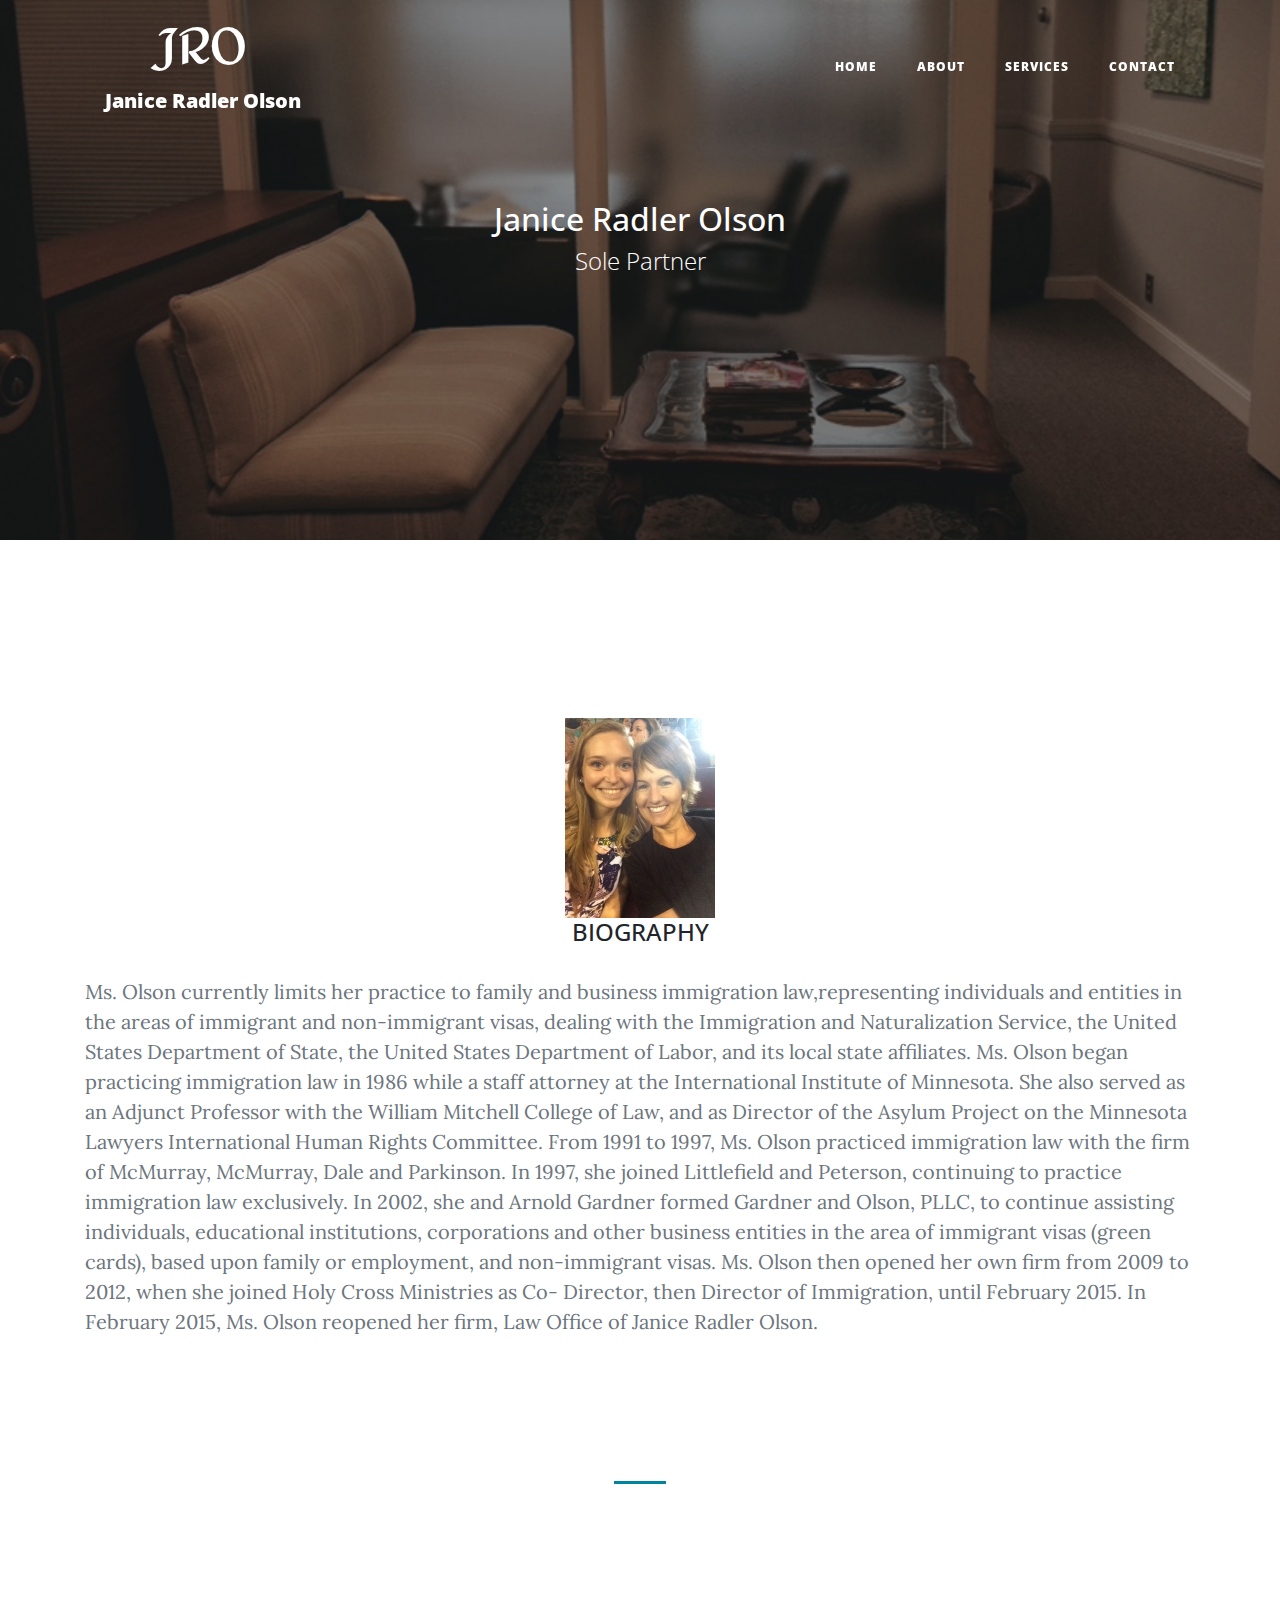
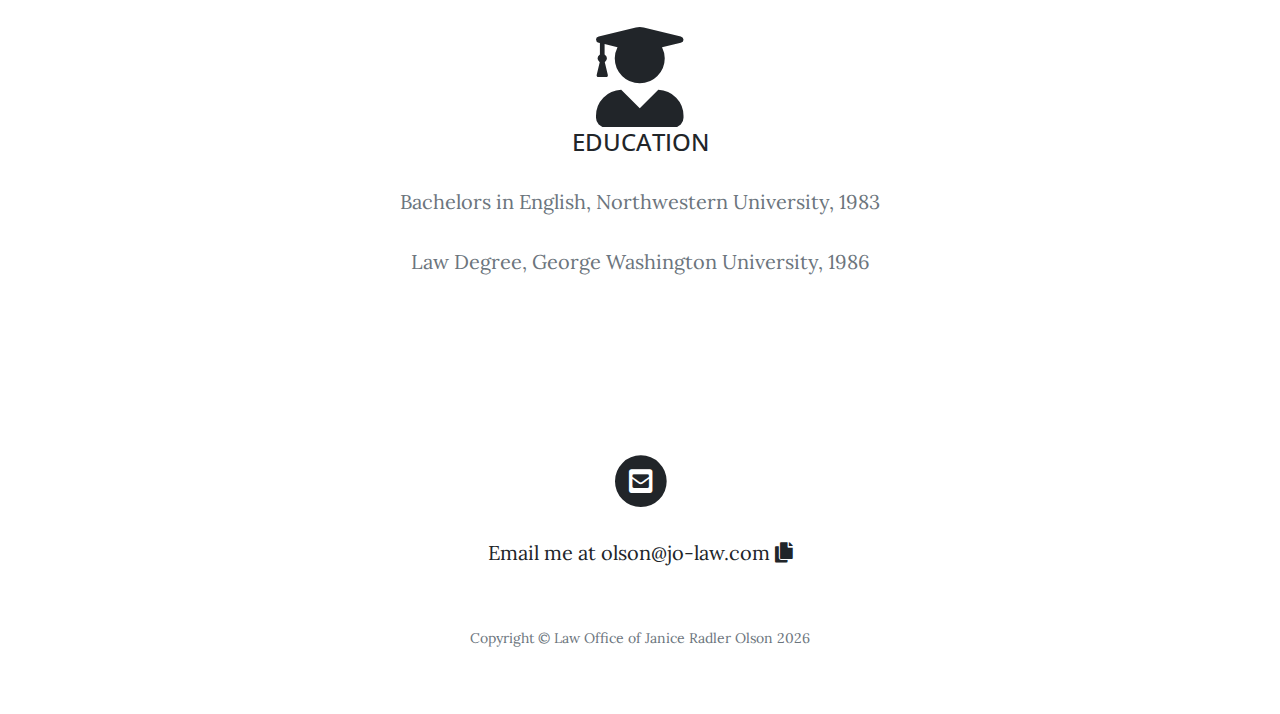
==== about.html @ 90923c11 "Added all information needed" ====
<!DOCTYPE html>
<html lang="en">

<head>

  <meta charset="utf-8">
  <meta name="viewport" content="width=device-width, initial-scale=1, shrink-to-fit=no">
  <meta name="description" content="">
  <meta name="author" content="">

  <title>Janice Radler Olson</title>
  <!--Favicon-->
  <link rel="apple-touch-icon" sizes="180x180" href="img/jro favicon/apple-touch-icon.png">
  <link rel="icon" type="image/png" sizes="32x32" href="img/jro favicon/favicon-32x32.png">
  <link rel="icon" type="image/png" sizes="16x16" href="img/jro favicon/favicon-16x16.png">
  <link rel="manifest" href="img/jro favicon/site.webmanifest">
  <link rel="mask-icon" href="img/jro favicon/safari-pinned-tab.svg" color="#5bbad5">
  <meta name="msapplication-TileColor" content="#da532c">
  <meta name="theme-color" content="#ffffff">

  <!-- Bootstrap core CSS -->
  <link href="vendor/bootstrap/css/bootstrap.min.css" rel="stylesheet">

  <!-- Custom fonts for this template -->
  <link href="vendor/fontawesome-free/css/all.min.css" rel="stylesheet" type="text/css">
  <link href='https://fonts.googleapis.com/css?family=Lora:400,700,400italic,700italic' rel='stylesheet'
    type='text/css'>
  <link
    href='https://fonts.googleapis.com/css?family=Open+Sans:300italic,400italic,600italic,700italic,800italic,400,300,600,700,800'
    rel='stylesheet' type='text/css'>
  <link href="https://fonts.googleapis.com/css2?family=Amita&display=swap" rel="stylesheet">
  <!-- Custom styles for this template -->
  <link href="css/clean-blog.css" rel="stylesheet">

</head>

<body>

  <!-- Navigation -->
  <nav class="navbar navbar-expand-lg navbar-light fixed-top" id="mainNav">
    <div class="container">
      <a class="navbar-brand" href="index.html">
        <h1 class="jro">JRO</h1>Janice Radler Olson
      </a>
      <button class="navbar-toggler navbar-toggler-right" type="button" data-toggle="collapse"
        data-target="#navbarResponsive" aria-controls="navbarResponsive" aria-expanded="false"
        aria-label="Toggle navigation">
        Menu
        <i class="fas fa-bars"></i>
      </button>
      <div class="collapse navbar-collapse" id="navbarResponsive">
        <ul class="navbar-nav ml-auto">
          <li class="nav-item">
            <a class="nav-link" href="index.html">Home</a>
          </li>
          <li class="nav-item">
            <a class="nav-link" href="about.html">About</a>
          </li>
          <li class="nav-item">
            <a class="nav-link" href="services.html">Services</a>
          </li>
          <li class="nav-item">
            <a class="nav-link" href="contact.html">Contact</a>
          </li>
        </ul>
      </div>
    </div>
  </nav>


  <!-- Page Header -->
  <header class="masthead" style="background-image: url('img/Office.jpg')">
    <div class="overlay"></div>
    <div class="container">
      <div class="row">
        <div class="col-lg-8 col-md-10 mx-auto">
          <div class="page-heading">
            <h2 class="h2">Janice Radler Olson</h2>
            <span class="subheading">Sole Partner</span>
          </div>
        </div>
      </div>
    </div>
  </header>

  <!-- Main Content -->
  <section class="page-section">
    <div class="container">
      <div class="row">
        <div class="col-lg-12 mx-auto text-center">
          <img src="/img/Janice_Olson_Girl_Thumb.jpg" title="Picture of Janice" />
          <h3 class="h4 mb-2">BIOGRAPHY</h3>
          <p class="text-muted mb-0 text-left">Ms. Olson currently limits her practice to family and business
            immigration
            law,representing individuals and entities in the areas of immigrant and non-immigrant visas, dealing with
            the
            Immigration and Naturalization
            Service, the United States Department of State, the United States Department of Labor, and its local state
            affiliates. Ms. Olson began practicing immigration law in 1986 while a staff attorney at the International
            Institute of Minnesota. She also served as an Adjunct Professor with the William Mitchell College of Law,
            and
            as Director of the Asylum Project on the Minnesota Lawyers International Human Rights Committee. From 1991
            to
            1997, Ms. Olson practiced immigration law with the firm of McMurray, McMurray, Dale and Parkinson. In 1997,
            she joined Littlefield and Peterson, continuing to practice immigration law exclusively. In 2002, she and
            Arnold Gardner formed Gardner and Olson, PLLC, to continue assisting individuals, educational institutions,
            corporations and other business entities in the area of immigrant visas (green cards), based upon family or
            employment, and non-immigrant visas. Ms. Olson then opened her own firm from 2009 to 2012, when she joined
            Holy Cross Ministries as Co- Director, then Director of Immigration, until February 2015. In February 2015,
            Ms. Olson reopened her firm, Law Office of Janice Radler Olson.</p>
        </div>
      </div>
    </div>
  </section>
  <hr class="divider">
  <section class="page-section">
    <div class="container">
      <div class="row">
        <div class="col-lg-12 mx-auto text-center">
          <i class="fas fa-user-graduate fa-5x"></i>
          <h3 class="h4 mb-2">EDUCATION</h3>
          <p class="text-muted mb-0">Bachelors in English, Northwestern University, 1983</p>
          <p class="text-muted mb-0">Law Degree, George Washington University, 1986</p>
        </div>
      </div>
    </div>
  </section>

  <!-- Footer -->
  <footer>
    <div class="container">
      <div class="row">
        <div class="col-lg-8 col-md-10 mx-auto">
          <ul class="list-inline text-center">
            <li class="list-inline-item">
              <a href="mailto:olson@jo-law.com">
                <span class="fa-stack fa-lg">
                  <i class="fas fa-circle fa-stack-2x"></i>
                  <i class="fas fa-envelope-square fa-stack-1x fa-inverse"></i>
                </span>
              </a>
              <p id="copy-to-clipboard-raplace">
                Email me at <span id="copy-to-clipboard-text">olson@jo-law.com</span>
                <i id="copy-to-clipboard" class="fas fa-copy"></i>
              </p>
            </li>
          </ul>
          <p class="copyright text-muted">Copyright &copy; Law Office of Janice Radler Olson <span
              id="copyright-year"></span></p>
        </div>
      </div>
    </div>
  </footer>

  <!-- Bootstrap core JavaScript -->
  <script src="vendor/jquery/jquery.min.js"></script>
  <script src="vendor/bootstrap/js/bootstrap.bundle.min.js"></script>

  <!-- Custom scripts for this template -->
  <script src="js/clean-blog.js"></script>

</body>

</html>
---- css/clean-blog.css ----
/*!
 * Start Bootstrap - Clean Blog v5.0.10 (https://startbootstrap.com/theme/clean-blog)
 * Copyright 2013-2020 Start Bootstrap
 * Licensed under MIT (https://github.com/StartBootstrap/startbootstrap-clean-blog/blob/master/LICENSE)
 */

body {
  font-size: 20px;
  color: #212529;
  font-family: 'Lora', 'Times New Roman', serif;
}

p {
  line-height: 1.5;
  margin: 30px 0;
}

p a {
  text-decoration: underline;
}

h1,
h2,
h3,
h4,
h5,
h6 {
  font-weight: 800;
  font-family: 'Open Sans', 'Helvetica Neue', Helvetica, Arial, sans-serif;
}

a {
  color: #212529;
  transition: all 0.2s;
}

a:focus, a:hover {
  color: #0085A1;
}

blockquote {
  font-style: italic;
  color: #868e96;
}

.section-heading {
  font-size: 36px;
  font-weight: 700;
  margin-top: 60px;
}

.caption {
  font-size: 14px;
  font-style: italic;
  display: block;
  margin: 0;
  padding: 10px;
  text-align: center;
  border-bottom-right-radius: 5px;
  border-bottom-left-radius: 5px;
}

::-moz-selection {
  color: #fff;
  background: #0085A1;
  text-shadow: none;
}

::selection {
  color: #fff;
  background: #0085A1;
  text-shadow: none;
}

img::-moz-selection {
  color: #fff;
  background: transparent;
}

img::selection {
  color: #fff;
  background: transparent;
}

img::-moz-selection {
  color: #fff;
  background: transparent;
}

#mainNav {
  position: absolute;
  border-bottom: 1px solid #e9ecef;
  background-color: white;
  font-family: 'Open Sans', 'Helvetica Neue', Helvetica, Arial, sans-serif;
}

#mainNav .navbar-brand {
  font-weight: 800;
  color: #343a40;
}

#mainNav .navbar-toggler {
  font-size: 12px;
  font-weight: 800;
  padding: 13px;
  text-transform: uppercase;
  color: #343a40;
}

#mainNav .navbar-nav > li.nav-item > a {
  font-size: 12px;
  font-weight: 800;
  letter-spacing: 1px;
  text-transform: uppercase;
}

@media only screen and (min-width: 992px) {
  #mainNav {
    border-bottom: 1px solid transparent;
    background: transparent;
  }
  #mainNav .navbar-brand {
    padding: 10px 20px;
    color: #fff;
  }
  #mainNav .navbar-brand:focus, #mainNav .navbar-brand:hover {
    color: rgba(255, 255, 255, 0.8);
  }
  #mainNav .navbar-nav > li.nav-item > a {
    padding: 10px 20px;
    color: #fff;
  }
  #mainNav .navbar-nav > li.nav-item > a:focus, #mainNav .navbar-nav > li.nav-item > a:hover {
    color: rgba(255, 255, 255, 0.8);
  }
}

@media only screen and (min-width: 992px) {
  #mainNav {
    transition: background-color 0.2s;
    /* Force Hardware Acceleration in WebKit */
    transform: translate3d(0, 0, 0);
    -webkit-backface-visibility: hidden;
    backface-visibility: hidden;
  }
  #mainNav.is-fixed {
    /* when the user scrolls down, we hide the header right above the viewport */
    position: fixed;
    top: -0px;
    transition: transform 0.2s;
    border-bottom: 1px solid white;
    background-color: rgba(255, 255, 255, 0.9);
  }
  #mainNav.is-fixed .navbar-brand {
    color: #212529;
  }
  #mainNav.is-fixed .navbar-brand:focus, #mainNav.is-fixed .navbar-brand:hover {
    color: #0085A1;
  }
  #mainNav.is-fixed .navbar-nav > li.nav-item > a {
    color: #212529;
  }
  #mainNav.is-fixed .navbar-nav > li.nav-item > a:focus, #mainNav.is-fixed .navbar-nav > li.nav-item > a:hover {
    color: #0085A1;
  }
  #mainNav.is-visible {
    /* if the user changes the scrolling direction, we show the header */
    transform: translate3d(0, 100%, 0);
  }
}

.jro {
  font-family: 'Amita', cursive;
  text-align: center;
  font-size: 2.5em;
}
.bg-dark {
  background-color: #343a40 !important;
}
.page-section {
  padding: 8rem 0;
}
.divider {
  max-width: 3.25rem;
  border-width: 0.2rem;
  border-color: #0085A1;
}
.tiny {
  font-size: .5em;
}
.clean_link {
  text-decoration: none;
  color: white;
}

header.masthead {
  margin-bottom: 50px;
  background: no-repeat center center;
  background-color: #868e96;
  background-attachment: scroll;
  position: relative;
  background-size: cover;
  height: 60vh;
}

header.masthead .overlay {
  position: absolute;
  top: 0;
  left: 0;
  height: 100%;
  width: 100%;
  background-color: #212529;
  opacity: 0.5;
}

header.masthead .page-heading,
header.masthead .post-heading,
header.masthead .site-heading {
  padding: 200px 0 150px;
  color: white;
}

@media only screen and (min-width: 768px) {
  header.masthead .page-heading,
  header.masthead .post-heading,
  header.masthead .site-heading {
    padding: 200px 0;
  }
}

header.masthead .page-heading,
header.masthead .site-heading {
  text-align: center;
}

header.masthead .page-heading h1,
header.masthead .site-heading h1 {
  font-size: 50px;
  margin-top: 0;
}

header.masthead .page-heading .subheading,
header.masthead .site-heading .subheading {
  font-size: 24px;
  font-weight: 300;
  line-height: 1.1;
  display: block;
  margin: 10px 0 0;
  font-family: 'Open Sans', 'Helvetica Neue', Helvetica, Arial, sans-serif;
}

@media only screen and (min-width: 768px) {
  header.masthead .page-heading h1,
  header.masthead .site-heading h1 {
    font-size: 80px;
  }
}

header.masthead .post-heading h1 {
  font-size: 35px;
}

header.masthead .post-heading .meta,
header.masthead .post-heading .subheading {
  line-height: 1.1;
  display: block;
}

header.masthead .post-heading .subheading {
  font-size: 24px;
  font-weight: 600;
  margin: 10px 0 30px;
  font-family: 'Open Sans', 'Helvetica Neue', Helvetica, Arial, sans-serif;
}

header.masthead .post-heading .meta {
  font-size: 20px;
  font-weight: 300;
  font-style: italic;
  font-family: 'Lora', 'Times New Roman', serif;
}

header.masthead .post-heading .meta a {
  color: #fff;
}

@media only screen and (min-width: 768px) {
  header.masthead .post-heading h1 {
    font-size: 55px;
  }
  header.masthead .post-heading .subheading {
    font-size: 30px;
  }
}

.post-preview > a {
  color: #212529;
}

.post-preview > a:focus, .post-preview > a:hover {
  text-decoration: none;
  color: #0085A1;
}

.post-preview > a > .post-title {
  font-size: 30px;
  margin-top: 30px;
  margin-bottom: 10px;
}

.post-preview > a > .post-subtitle {
  font-weight: 300;
  margin: 0 0 10px;
}

.post-preview > .post-meta {
  font-size: 18px;
  font-style: italic;
  margin-top: 0;
  color: #868e96;
}

.post-preview > .post-meta > a {
  text-decoration: none;
  color: #212529;
}

.post-preview > .post-meta > a:focus, .post-preview > .post-meta > a:hover {
  text-decoration: underline;
  color: #0085A1;
}

@media only screen and (min-width: 768px) {
  .post-preview > a > .post-title {
    font-size: 36px;
  }
}

.floating-label-form-group {
  font-size: 14px;
  position: relative;
  margin-bottom: 0;
  padding-bottom: 0.5em;
  border-bottom: 1px solid #dee2e6;
}

.floating-label-form-group input,
.floating-label-form-group textarea {
  font-size: 1.5em;
  position: relative;
  z-index: 1;
  padding: 0;
  resize: none;
  border: none;
  border-radius: 0;
  background: none;
  box-shadow: none !important;
  font-family: 'Lora', 'Times New Roman', serif;
}

.floating-label-form-group input::-webkit-input-placeholder,
.floating-label-form-group textarea::-webkit-input-placeholder {
  color: #868e96;
  font-family: 'Lora', 'Times New Roman', serif;
}

.floating-label-form-group label {
  font-size: 0.85em;
  line-height: 1.764705882em;
  position: relative;
  z-index: 0;
  top: 2em;
  display: block;
  margin: 0;
  transition: top 0.3s ease, opacity 0.3s ease;
  opacity: 0;
}

.floating-label-form-group .help-block {
  margin: 15px 0;
}

.floating-label-form-group-with-value label {
  top: 0;
  opacity: 1;
}

.floating-label-form-group-with-focus label {
  color: #0085A1;
}

form .form-group:first-child .floating-label-form-group {
  border-top: 1px solid #dee2e6;
}

footer {
  padding: 50px 0 65px;
}

footer .list-inline {
  margin: 0;
  padding: 0;
}

footer .copyright {
  font-size: 14px;
  margin-bottom: 0;
  text-align: center;
}

.btn {
  font-size: 14px;
  font-weight: 800;
  padding: 15px 25px;
  letter-spacing: 1px;
  text-transform: uppercase;
  border-radius: 0;
  font-family: 'Open Sans', 'Helvetica Neue', Helvetica, Arial, sans-serif;
}

.btn-primary {
  background-color: #0085A1;
  border-color: #0085A1;
}

.btn-primary:hover, .btn-primary:focus, .btn-primary:active {
  color: #fff;
  background-color: #00657b !important;
  border-color: #00657b !important;
}

.btn-lg {
  font-size: 16px;
  padding: 25px 35px;
}
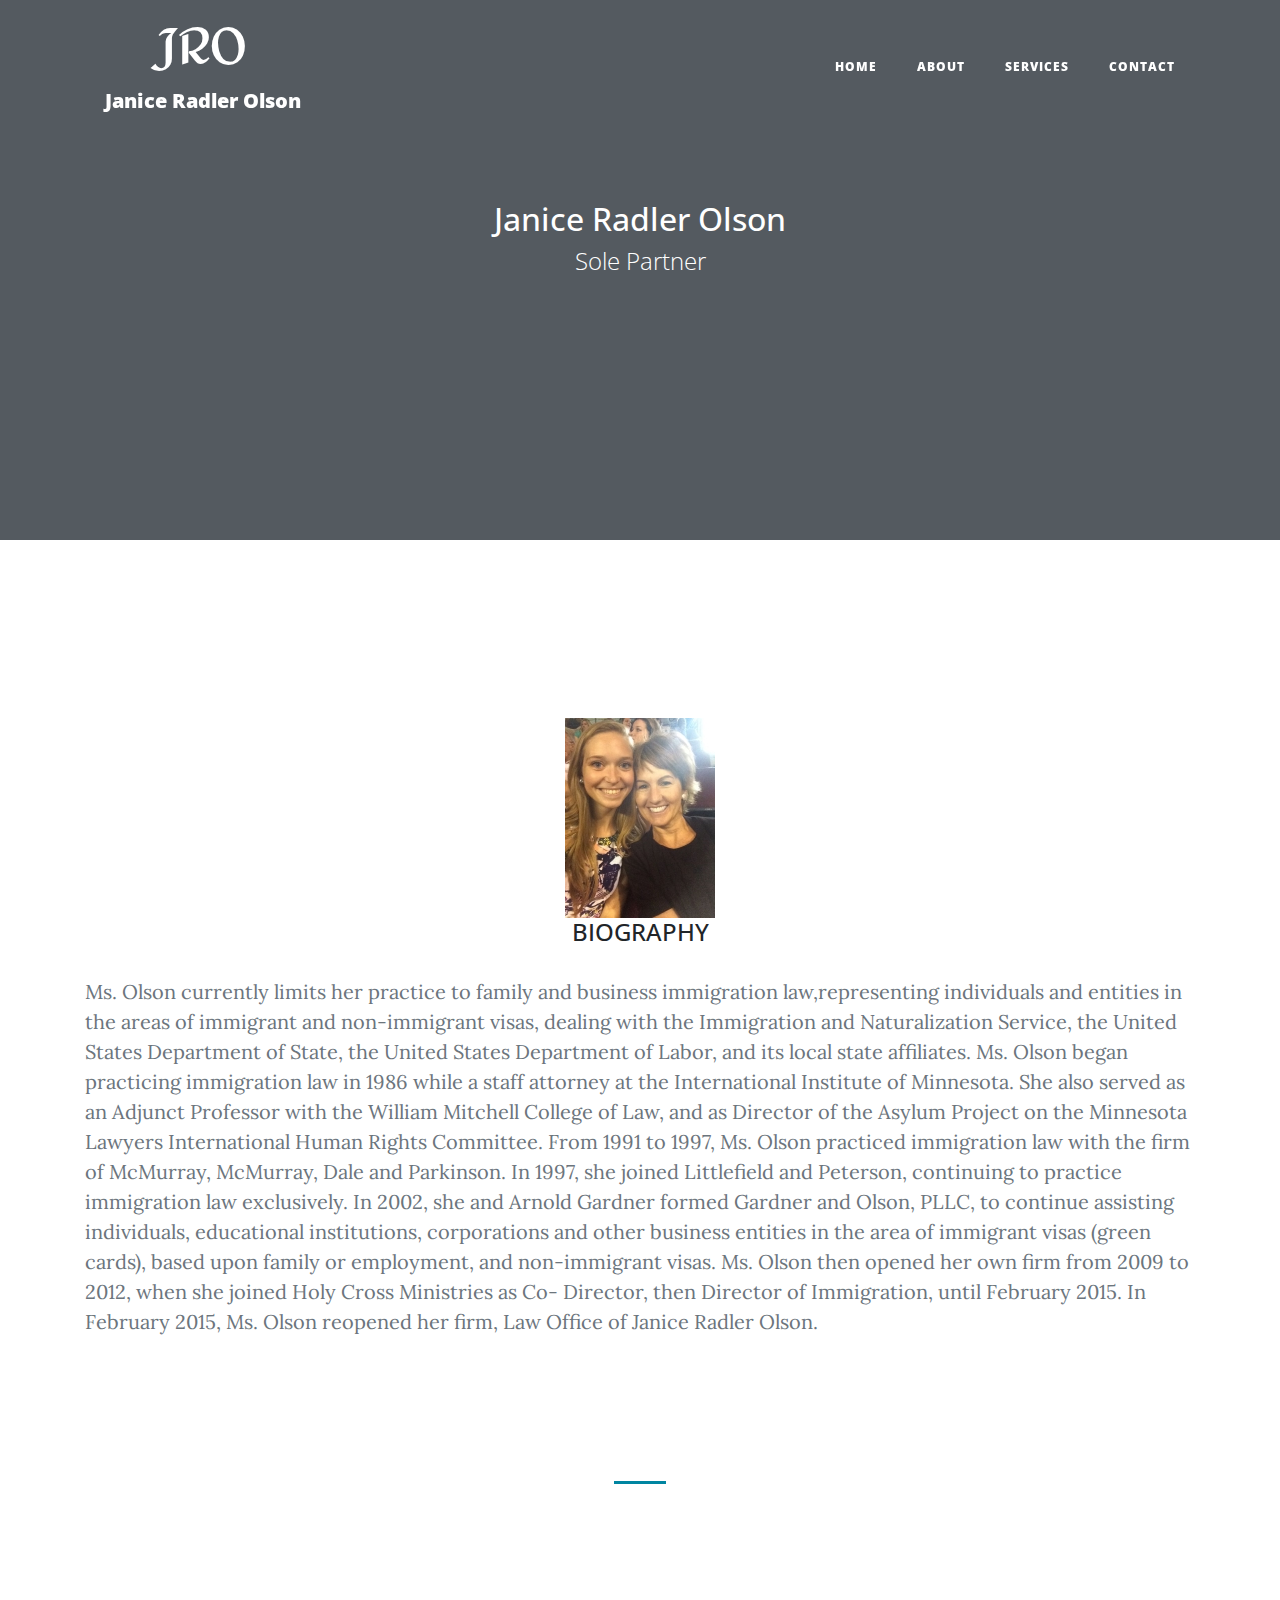
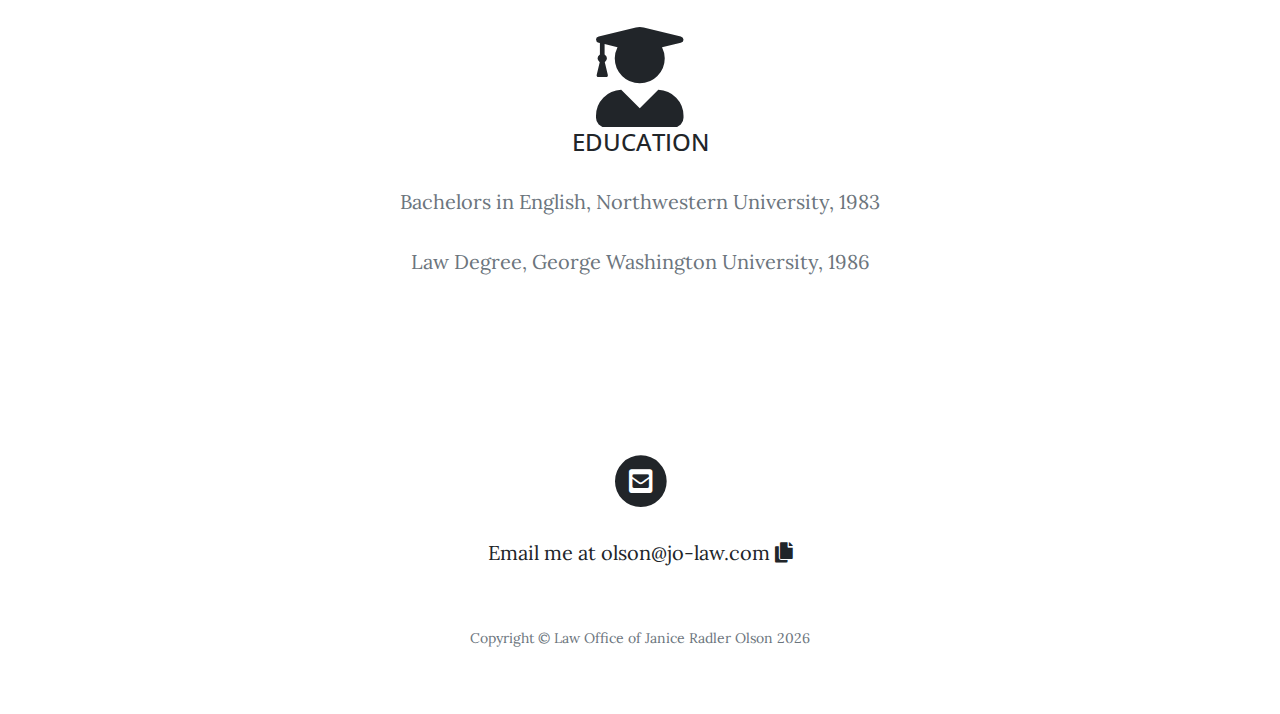
==== commit 39b45b5d: "removed about immage and DAPA References" ====
--- a/about.html
+++ b/about.html
@@ -69,7 +69,7 @@
 
 
   <!-- Page Header -->
-  <header class="masthead" style="background-image: url('img/Office.jpg')">
+  <header class="masthead" style="background-image: none">
     <div class="overlay"></div>
     <div class="container">
       <div class="row">
@@ -88,7 +88,7 @@
     <div class="container">
       <div class="row">
         <div class="col-lg-12 mx-auto text-center">
-          <img src="/img/Janice_Olson_Girl_Thumb.jpg" title="Picture of Janice" />
+          <img src="img/Janice_Olson_Girl_Thumb.jpg" title="Picture of Janice" />
           <h3 class="h4 mb-2">BIOGRAPHY</h3>
           <p class="text-muted mb-0 text-left">Ms. Olson currently limits her practice to family and business
             immigration
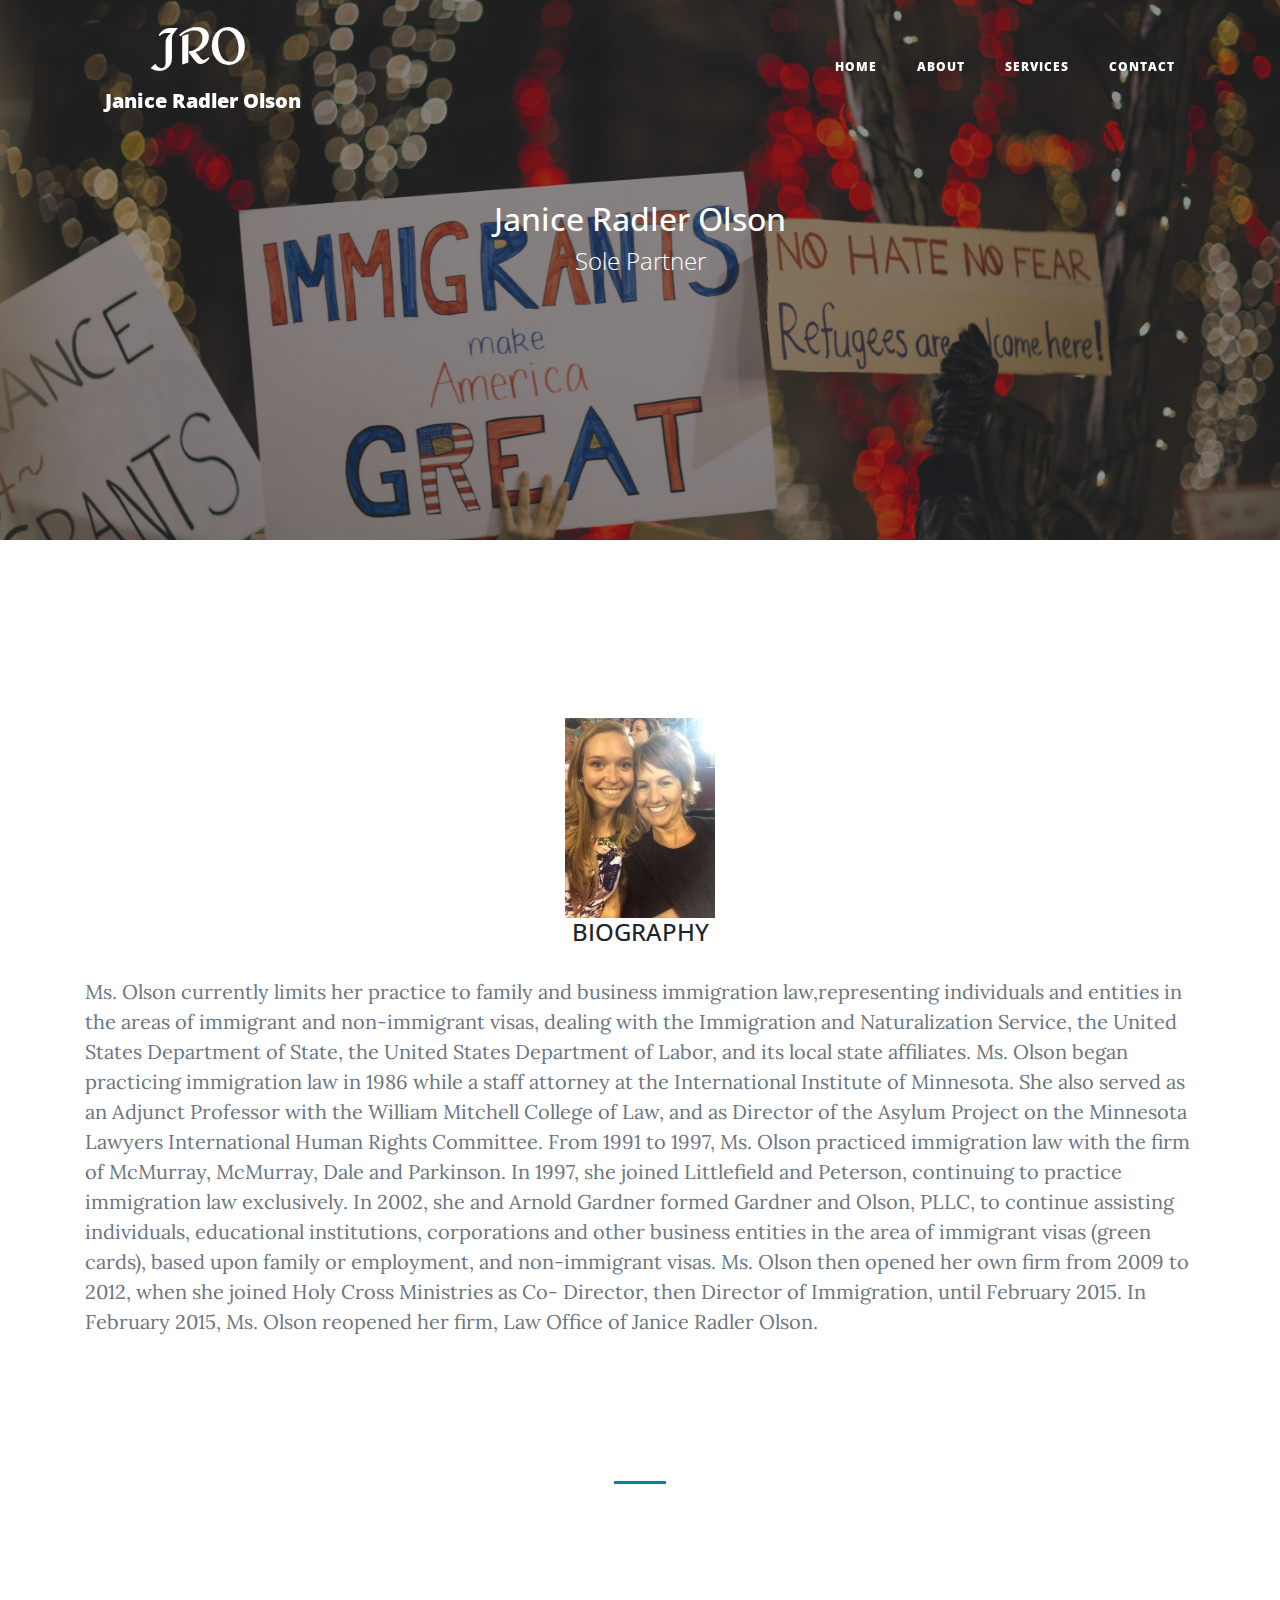
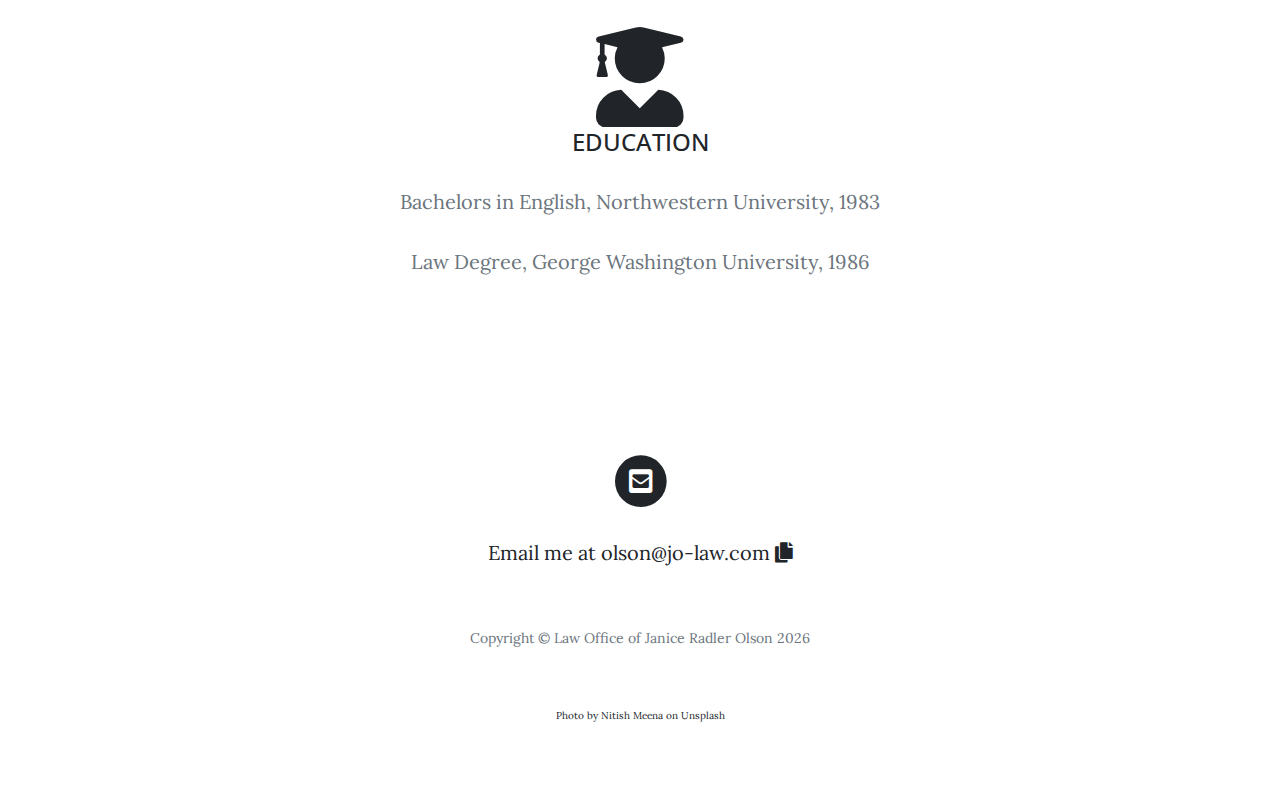
==== commit 00e746ce: "Updated about image" ====
--- a/about.html
+++ b/about.html
@@ -69,7 +69,7 @@
 
 
   <!-- Page Header -->
-  <header class="masthead" style="background-image: none">
+  <header class="masthead" style="background-image: url('img/immigrants-make-america-great.jpg')">
     <div class="overlay"></div>
     <div class="container">
       <div class="row">
@@ -149,6 +149,14 @@
               id="copyright-year"></span></p>
         </div>
       </div>
+      <div class="row pt-5">
+        <div class="col-lg-8 col-md-10 mx-auto text-center">
+          <small class="tiny">Photo by <a
+              href="https://unsplash.com/@nitishm?utm_source=unsplash&amp;utm_medium=referral&amp;utm_content=creditCopyText">Nitish
+              Meena</a> on <a
+              href="https://unsplash.com/s/photos/immigration?utm_source=unsplash&amp;utm_medium=referral&amp;utm_content=creditCopyText">Unsplash</a></small>
+        </div>
+      </div>
     </div>
   </footer>
 
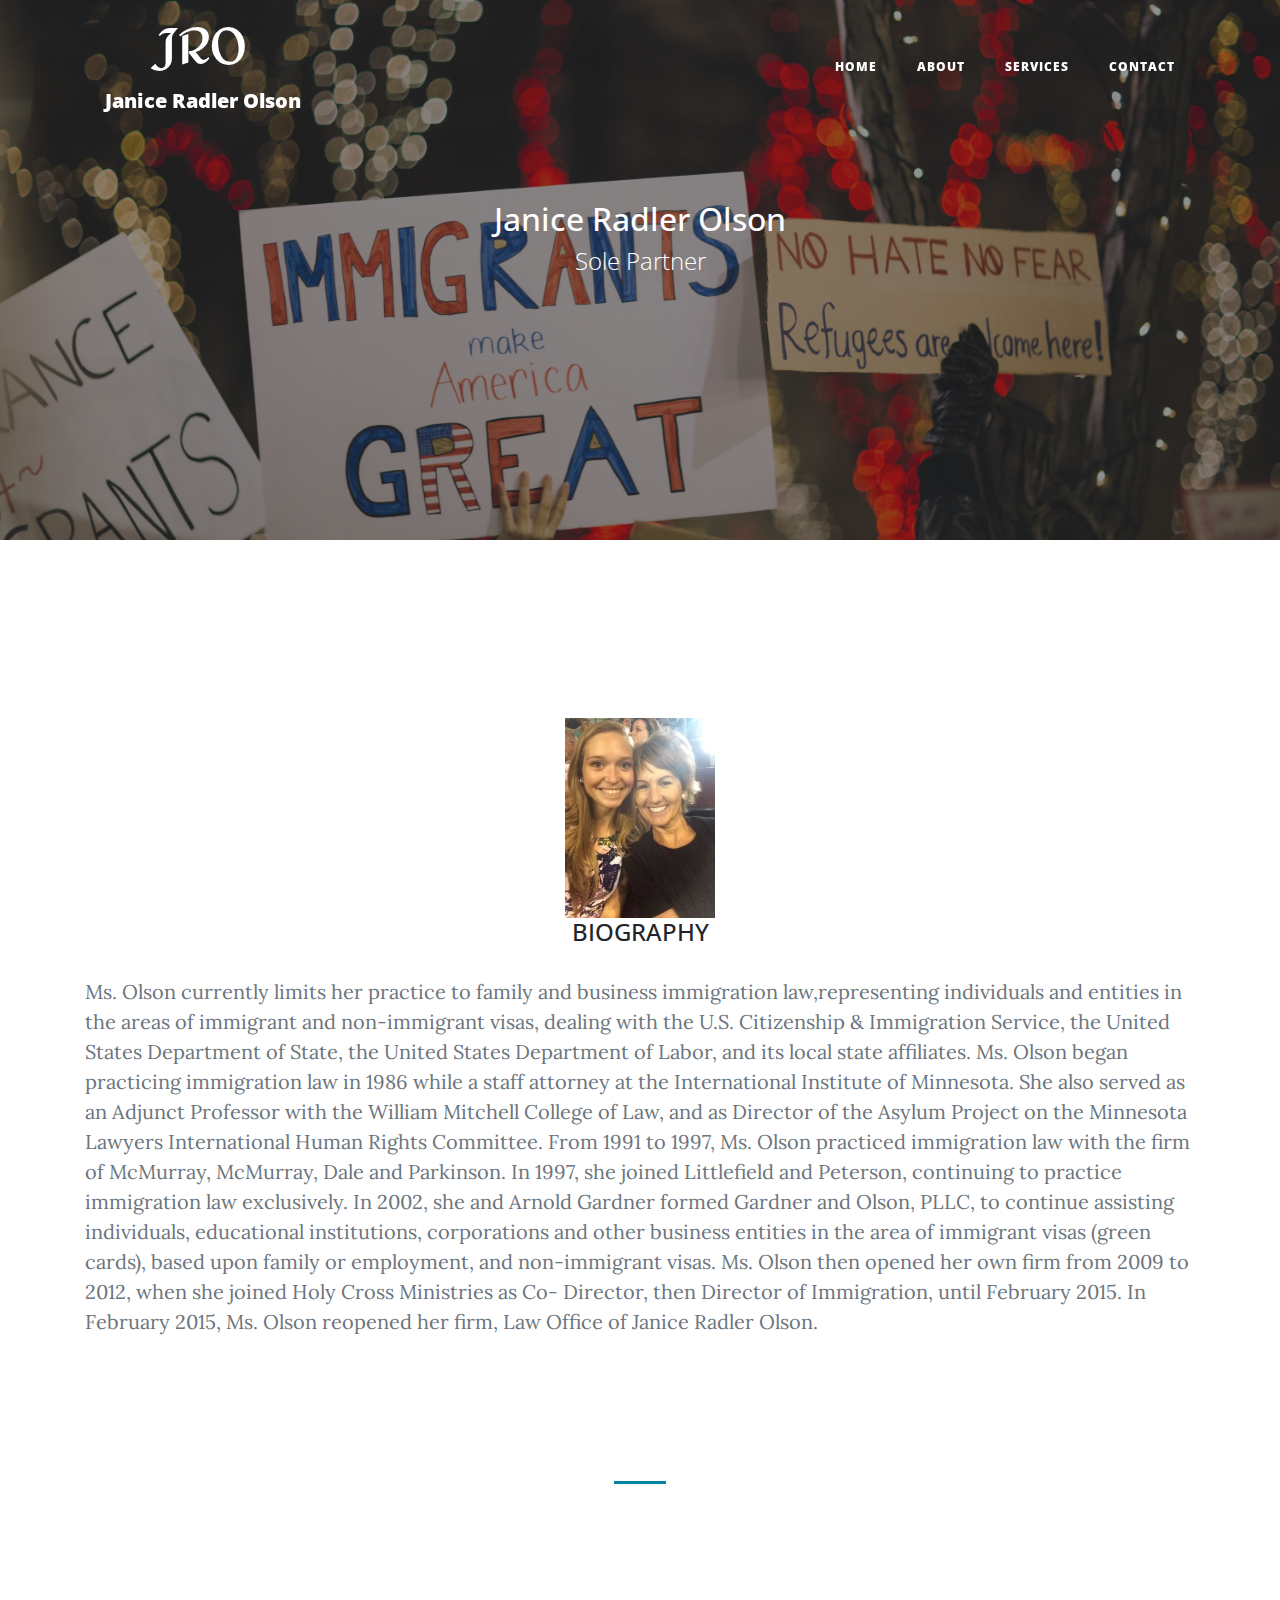
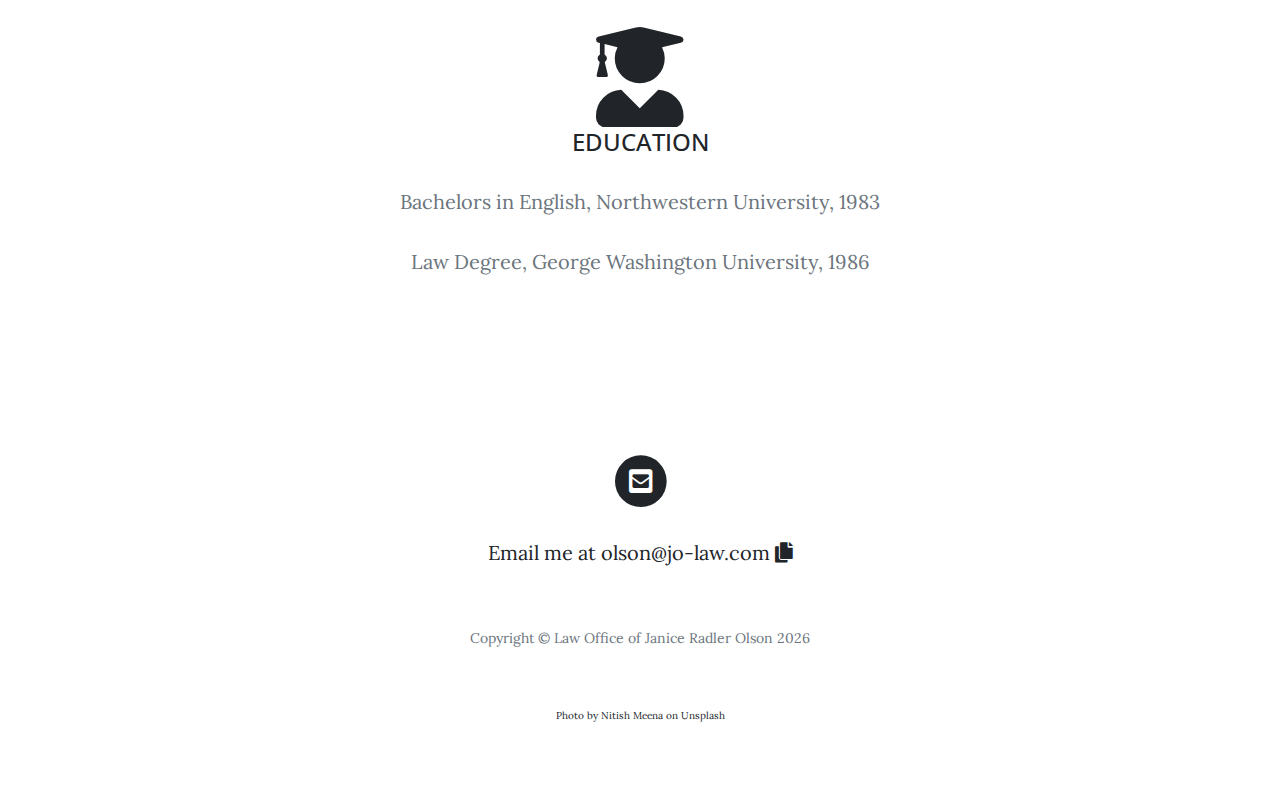
==== commit 937dec7a: "fixed typos" ====
--- a/about.html
+++ b/about.html
@@ -94,8 +94,7 @@
             immigration
             law,representing individuals and entities in the areas of immigrant and non-immigrant visas, dealing with
             the
-            Immigration and Naturalization
-            Service, the United States Department of State, the United States Department of Labor, and its local state
+            U.S. Citizenship & Immigration Service, the United States Department of State, the United States Department of Labor, and its local state
             affiliates. Ms. Olson began practicing immigration law in 1986 while a staff attorney at the International
             Institute of Minnesota. She also served as an Adjunct Professor with the William Mitchell College of Law,
             and
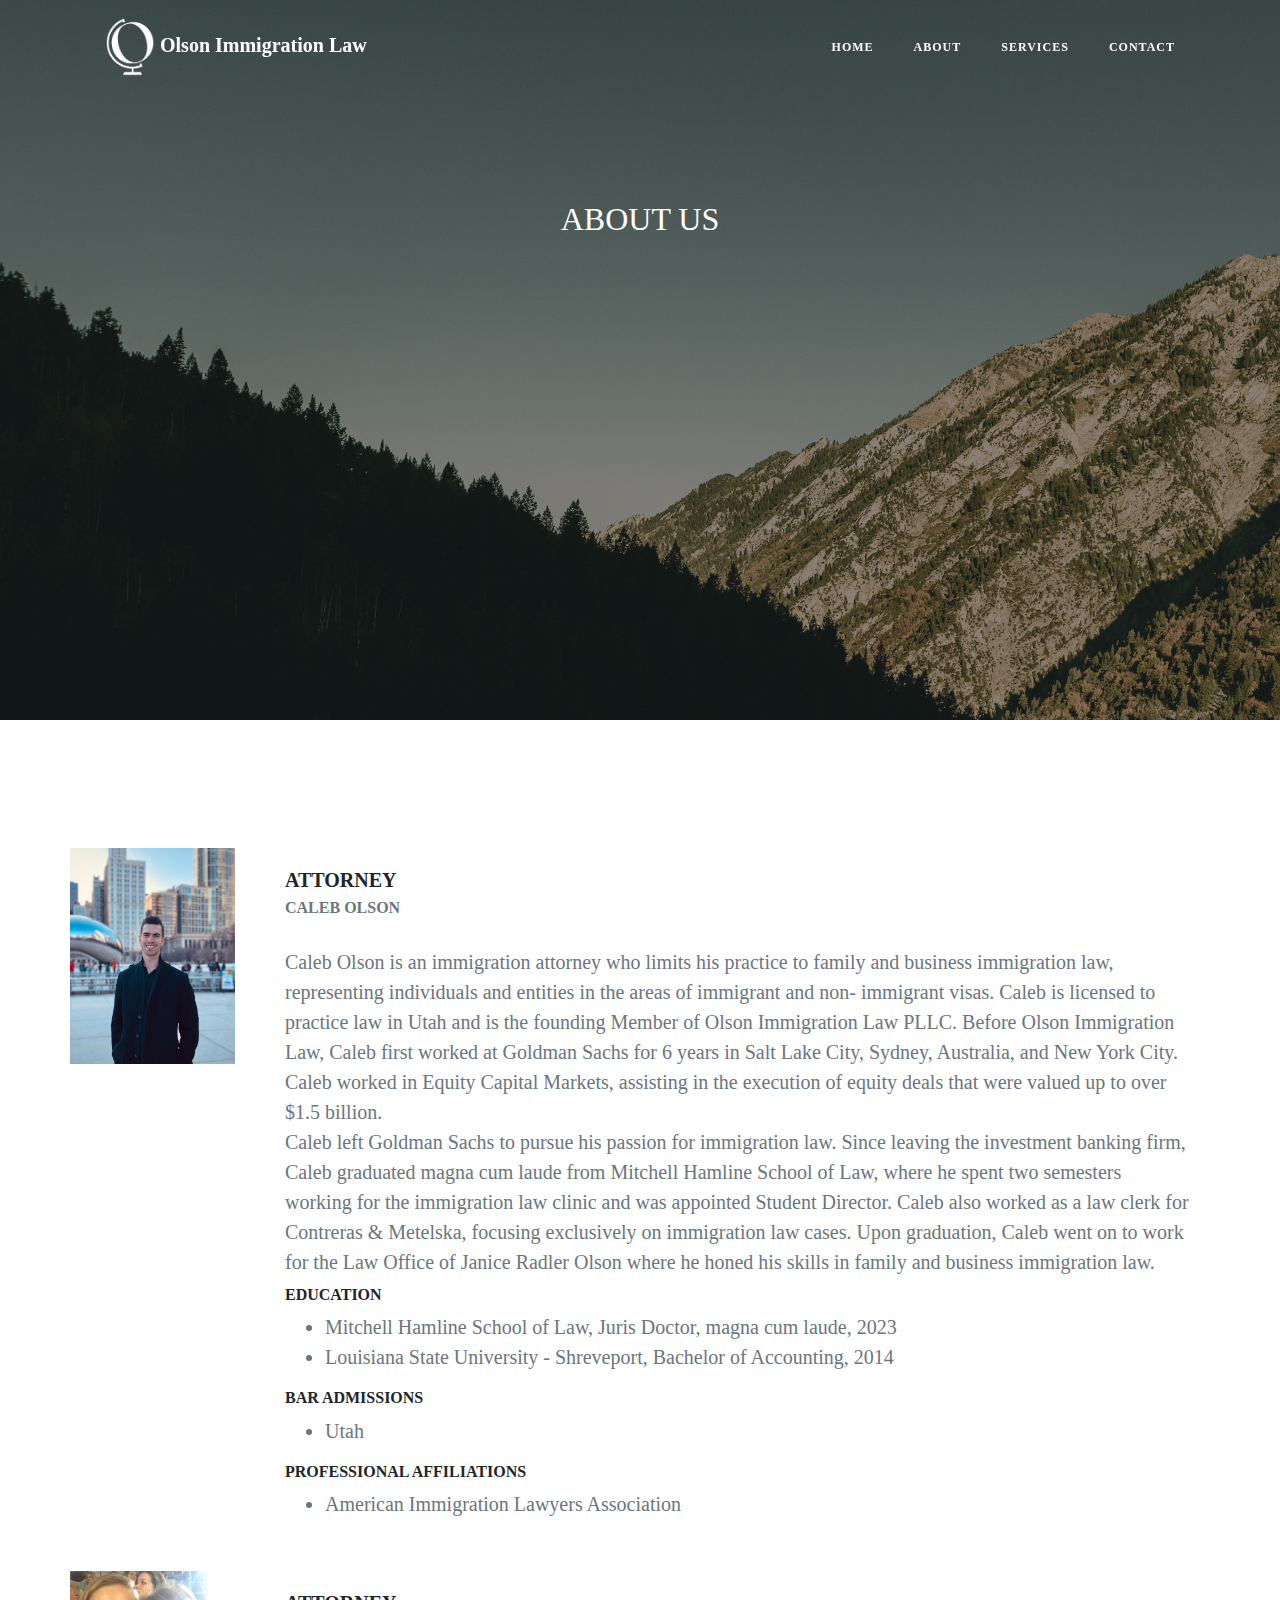
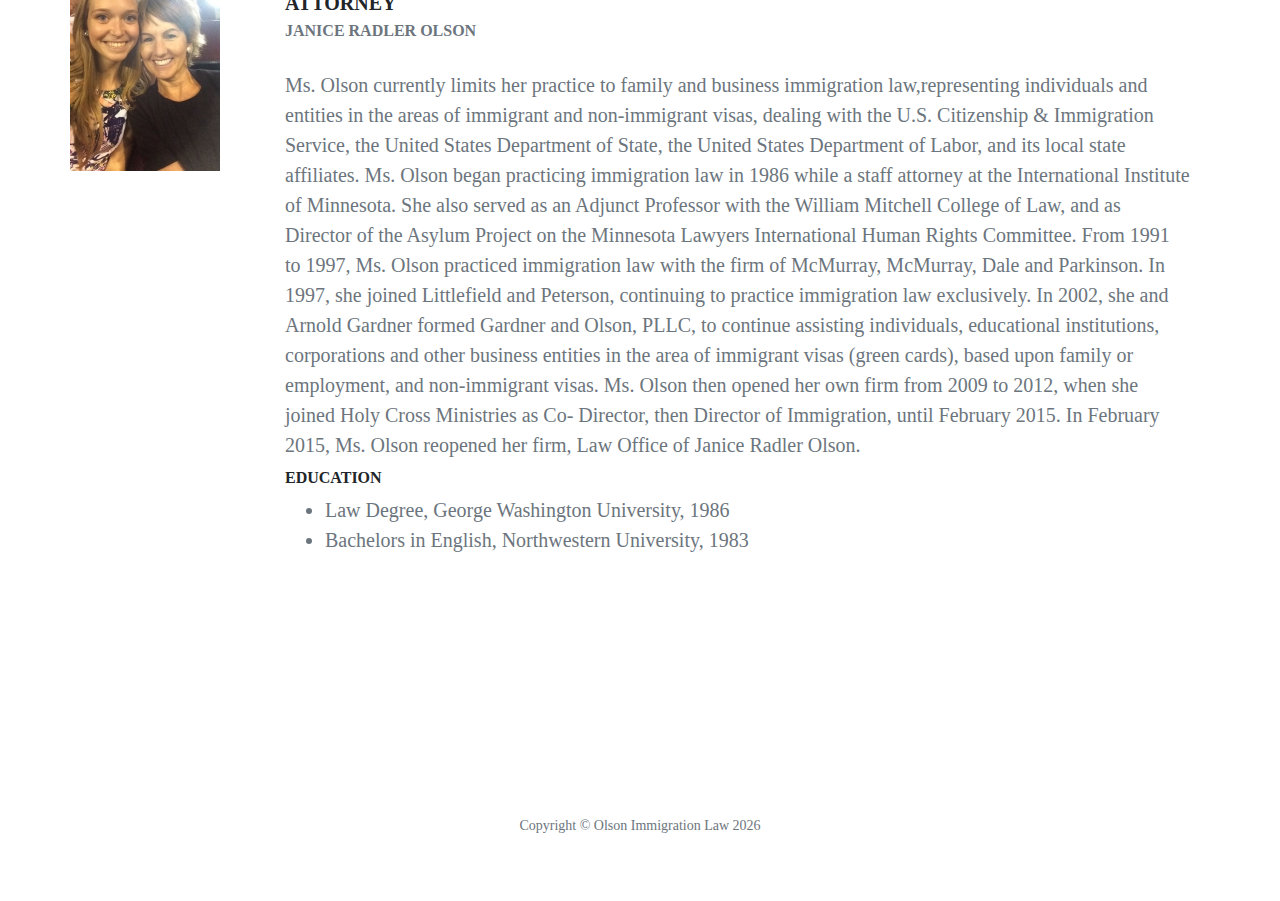
==== commit a68d9f66: "Transition to Caleb" ====
--- a/about.html
+++ b/about.html
@@ -7,14 +7,15 @@
   <meta name="viewport" content="width=device-width, initial-scale=1, shrink-to-fit=no">
   <meta name="description" content="">
   <meta name="author" content="">
-
-  <title>Janice Radler Olson</title>
+  
+  <title>Olson Immigration Law</title>
+
   <!--Favicon-->
-  <link rel="apple-touch-icon" sizes="180x180" href="img/jro favicon/apple-touch-icon.png">
-  <link rel="icon" type="image/png" sizes="32x32" href="img/jro favicon/favicon-32x32.png">
-  <link rel="icon" type="image/png" sizes="16x16" href="img/jro favicon/favicon-16x16.png">
-  <link rel="manifest" href="img/jro favicon/site.webmanifest">
-  <link rel="mask-icon" href="img/jro favicon/safari-pinned-tab.svg" color="#5bbad5">
+  <link rel="apple-touch-icon" sizes="180x180" href="img/olson_imm_law_favicon/apple-touch-icon.png">
+  <link rel="icon" type="image/png" sizes="32x32" href="img/olson_imm_law_favicon/favicon-32x32.png">
+  <link rel="icon" type="image/png" sizes="16x16" href="img/olson_imm_law_favicon/favicon-16x16.png">
+  <link rel="manifest" href="img/olson_imm_law_favicon/site.webmanifest">
+  <link rel="mask-icon" href="img/olson_imm_law_favicon/safari-pinned-tab.svg" color="#5bbad5">
   <meta name="msapplication-TileColor" content="#da532c">
   <meta name="theme-color" content="#ffffff">
 
@@ -40,7 +41,7 @@
   <nav class="navbar navbar-expand-lg navbar-light fixed-top" id="mainNav">
     <div class="container">
       <a class="navbar-brand" href="index.html">
-        <h1 class="jro">JRO</h1>Janice Radler Olson
+        <img id="oiml_logo" src="img/olson-immigration-law-logo-nbg-white.png" width="50px"/> Olson Immigration Law
       </a>
       <button class="navbar-toggler navbar-toggler-right" type="button" data-toggle="collapse"
         data-target="#navbarResponsive" aria-controls="navbarResponsive" aria-expanded="false"
@@ -69,14 +70,13 @@
 
 
   <!-- Page Header -->
-  <header class="masthead" style="background-image: url('img/immigrants-make-america-great.jpg')">
+  <header class="masthead" style="background-image: url('img/joe-dudeck-medium.jpeg')">
     <div class="overlay"></div>
     <div class="container">
       <div class="row">
         <div class="col-lg-8 col-md-10 mx-auto">
           <div class="page-heading">
-            <h2 class="h2">Janice Radler Olson</h2>
-            <span class="subheading">Sole Partner</span>
+            <h2 class="h2 text-uppercase">About Us</h2>
           </div>
         </div>
       </div>
@@ -87,7 +87,7 @@
   <section class="page-section">
     <div class="container">
       <div class="row">
-        <div class="col-lg-12 mx-auto text-center">
+        <!-- <div class="col-lg-6 mx-auto text-center">
           <img src="img/Janice_Olson_Girl_Thumb.jpg" title="Picture of Janice" />
           <h3 class="h4 mb-2">BIOGRAPHY</h3>
           <p class="text-muted mb-0 text-left">Ms. Olson currently limits her practice to family and business
@@ -107,20 +107,109 @@
             employment, and non-immigrant visas. Ms. Olson then opened her own firm from 2009 to 2012, when she joined
             Holy Cross Ministries as Co- Director, then Director of Immigration, until February 2015. In February 2015,
             Ms. Olson reopened her firm, Law Office of Janice Radler Olson.</p>
+        </div> -->
+        <!-- <div class="col-lg-6 mx-auto text-center">
+          <img src="img/Janice_Olson_Girl_Thumb.jpg" title="Picture of Janice" />
+          <h3 class="h4 mb-2">BIOGRAPHY</h3>
+          <p class="text-muted mb-0 text-left">Ms. Olson currently limits her practice to family and business
+            immigration
+            law,representing individuals and entities in the areas of immigrant and non-immigrant visas, dealing with
+            the
+            U.S. Citizenship & Immigration Service, the United States Department of State, the United States Department of Labor, and its local state
+            affiliates. Ms. Olson began practicing immigration law in 1986 while a staff attorney at the International
+            Institute of Minnesota. She also served as an Adjunct Professor with the William Mitchell College of Law,
+            and
+            as Director of the Asylum Project on the Minnesota Lawyers International Human Rights Committee. From 1991
+            to
+            1997, Ms. Olson practiced immigration law with the firm of McMurray, McMurray, Dale and Parkinson. In 1997,
+            she joined Littlefield and Peterson, continuing to practice immigration law exclusively. In 2002, she and
+            Arnold Gardner formed Gardner and Olson, PLLC, to continue assisting individuals, educational institutions,
+            corporations and other business entities in the area of immigrant visas (green cards), based upon family or
+            employment, and non-immigrant visas. Ms. Olson then opened her own firm from 2009 to 2012, when she joined
+            Holy Cross Ministries as Co- Director, then Director of Immigration, until February 2015. In February 2015,
+            Ms. Olson reopened her firm, Law Office of Janice Radler Olson.</p>
+        </div> -->
+        
+        
+        
+        <div class="card mb-3 border-0">
+          <div class="row g-0">
+            <div class="col-md-2">
+              <img src="img/Caleb.jpg" class="img-fluid rounded-start" alt="...">
+            </div>
+            <div class="col-md-10">
+              <div class="card-body">
+                <h5 class="card-title text-uppercase">Attorney</h5>
+                <h6 class="card-subtitle mb-2 text-muted text-uppercase">Caleb Olson</h6>
+                <p class="text-muted mb-0">Caleb Olson is an immigration attorney who limits his practice to family and business immigration law, representing individuals and entities in the areas of immigrant and non-
+                  immigrant visas. Caleb is licensed to practice law in Utah and is the founding Member of
+                  Olson Immigration Law PLLC. Before Olson Immigration Law, Caleb first worked at
+                  Goldman Sachs for 6 years in Salt Lake City, Sydney, Australia, and New York City.
+                  Caleb worked in Equity Capital Markets, assisting in the execution of equity deals that
+                  were valued up to over $1.5 billion. <br />
+                  Caleb left Goldman Sachs to pursue his passion for immigration law. Since leaving the
+                  investment banking firm, Caleb graduated magna cum laude from Mitchell Hamline
+                  School of Law, where he spent two semesters working for the immigration law clinic and
+                  was appointed Student Director. Caleb also worked as a law clerk for Contreras &amp;
+                  Metelska, focusing exclusively on immigration law cases. Upon graduation, Caleb went
+                  on to work for the Law Office of Janice Radler Olson where he honed his skills in family
+                  and business immigration law.</p>
+                  <h6 class="mb-2 mt-2 text-uppercase">Education</h6>
+                  <ul>
+                    <li class="text-muted mb-0">
+                      Mitchell Hamline School of Law, Juris Doctor, magna cum laude, 2023
+                    </li>
+                    <li class="text-muted mb-0">
+                        Louisiana State University - Shreveport, Bachelor of Accounting, 2014
+                    </ul>
+                  </ul>
+                  <h6 class="mb-2 mt-2 text-uppercase">Bar Admissions</h6>
+                  <ul>
+                    <li class="text-muted mb-0">Utah</li>
+                  </ul>
+                  <h6 class="mb-2 mt-2 text-uppercase">Professional Affiliations</h6>
+                  <ul>
+                    <li class="text-muted mb-0">American Immigration Lawyers Association</li>
+                  </ul>
+              </div>
+            </div>
+          </div>
+        </div>  
+        <div class="card mb-3 border-0">
+          <div class="row g-0">
+            <div class="col-md-2">
+              <img src="img/Janice_Olson_Girl_Thumb.jpg" class="img-fluid rounded-start" alt="...">
+            </div>
+            <div class="col-md-10">
+              <div class="card-body">
+                <h5 class="card-title text-uppercase">Attorney</h5>
+                <h6 class="card-subtitle mb-2 text-muted text-uppercase">Janice Radler Olson</h6>
+                <p class="text-muted mb-0">Ms. Olson currently limits her practice to family and business
+                  immigration law,representing individuals and entities in the areas of immigrant and non-immigrant visas, dealing with the U.S. Citizenship & Immigration Service, the United States Department of State, the United States Department of Labor, and its local state affiliates. Ms. Olson began practicing immigration law in 1986 while a staff attorney at the International Institute of Minnesota. She also served as an Adjunct Professor with the William Mitchell College of Law, and as Director of the Asylum Project on the Minnesota Lawyers International Human Rights Committee. From 1991 to 1997, Ms. Olson practiced immigration law with the firm of McMurray, McMurray, Dale and Parkinson. In 1997, she joined Littlefield and Peterson, continuing to practice immigration law exclusively. In 2002, she and Arnold Gardner formed Gardner and Olson, PLLC, to continue assisting individuals, educational institutions,
+                  corporations and other business entities in the area of immigrant visas (green cards), based upon family or employment, and non-immigrant visas. Ms. Olson then opened her own firm from 2009 to 2012, when she joined Holy Cross Ministries as Co- Director, then Director of Immigration, until February 2015. In February 2015, Ms. Olson reopened her firm, Law Office of Janice Radler Olson.</p>
+                  <h6 class="mb-2 mt-2 text-uppercase">Education</h6>
+                  <ul>
+                    <li class="text-muted mb-0">
+                      Law Degree, George Washington University, 1986
+                    </li>
+                    <li class="text-muted mb-0">
+                      Bachelors in English, Northwestern University, 1983
+                    </ul>
+                  </ul>
+                  <!-- <h6 class="mb-2 mt-2 text-uppercase">Bar Admissions</h6>
+                  <ul>
+                    <li class="text-muted mb-0">Utah</li>
+                  </ul>
+                  <h6 class="mb-2 mt-2 text-uppercase">Professional Affiliations</h6>
+                  <ul>
+                    <li class="text-muted mb-0">American Immigration Lawyers Association</li>
+                  </ul> -->
+              </div>
+            </div>
+          </div>
         </div>
-      </div>
-    </div>
-  </section>
-  <hr class="divider">
-  <section class="page-section">
-    <div class="container">
-      <div class="row">
-        <div class="col-lg-12 mx-auto text-center">
-          <i class="fas fa-user-graduate fa-5x"></i>
-          <h3 class="h4 mb-2">EDUCATION</h3>
-          <p class="text-muted mb-0">Bachelors in English, Northwestern University, 1983</p>
-          <p class="text-muted mb-0">Law Degree, George Washington University, 1986</p>
-        </div>
+        
+
       </div>
     </div>
   </section>
@@ -130,30 +219,8 @@
     <div class="container">
       <div class="row">
         <div class="col-lg-8 col-md-10 mx-auto">
-          <ul class="list-inline text-center">
-            <li class="list-inline-item">
-              <a href="mailto:olson@jo-law.com">
-                <span class="fa-stack fa-lg">
-                  <i class="fas fa-circle fa-stack-2x"></i>
-                  <i class="fas fa-envelope-square fa-stack-1x fa-inverse"></i>
-                </span>
-              </a>
-              <p id="copy-to-clipboard-raplace">
-                Email me at <span id="copy-to-clipboard-text">olson@jo-law.com</span>
-                <i id="copy-to-clipboard" class="fas fa-copy"></i>
-              </p>
-            </li>
-          </ul>
-          <p class="copyright text-muted">Copyright &copy; Law Office of Janice Radler Olson <span
+          <p class="copyright text-muted">Copyright &copy; Olson Immigration Law <span
               id="copyright-year"></span></p>
-        </div>
-      </div>
-      <div class="row pt-5">
-        <div class="col-lg-8 col-md-10 mx-auto text-center">
-          <small class="tiny">Photo by <a
-              href="https://unsplash.com/@nitishm?utm_source=unsplash&amp;utm_medium=referral&amp;utm_content=creditCopyText">Nitish
-              Meena</a> on <a
-              href="https://unsplash.com/s/photos/immigration?utm_source=unsplash&amp;utm_medium=referral&amp;utm_content=creditCopyText">Unsplash</a></small>
         </div>
       </div>
     </div>
--- a/css/clean-blog.css
+++ b/css/clean-blog.css
@@ -7,7 +7,7 @@
 body {
   font-size: 20px;
   color: #212529;
-  font-family: 'Lora', 'Times New Roman', serif;
+  font-family: 'Times New Roman', serif;
 }
 
 p {
@@ -26,7 +26,7 @@
 h5,
 h6 {
   font-weight: 800;
-  font-family: 'Open Sans', 'Helvetica Neue', Helvetica, Arial, sans-serif;
+  font-family: 'Times New Roman', serif;
 }
 
 a {
@@ -91,7 +91,7 @@
   position: absolute;
   border-bottom: 1px solid #e9ecef;
   background-color: white;
-  font-family: 'Open Sans', 'Helvetica Neue', Helvetica, Arial, sans-serif;
+  font-family: 'Times New Roman', serif;
 }
 
 #mainNav .navbar-brand {
@@ -194,13 +194,13 @@
 }
 
 header.masthead {
-  margin-bottom: 50px;
+  margin-bottom: 0px;
   background: no-repeat center center;
   background-color: #868e96;
   background-attachment: scroll;
   position: relative;
   background-size: cover;
-  height: 60vh;
+  height: 80vh;
 }
 
 header.masthead .overlay {
@@ -246,7 +246,7 @@
   line-height: 1.1;
   display: block;
   margin: 10px 0 0;
-  font-family: 'Open Sans', 'Helvetica Neue', Helvetica, Arial, sans-serif;
+  font-family: 'Times New Roman', serif;
 }
 
 @media only screen and (min-width: 768px) {
@@ -270,14 +270,14 @@
   font-size: 24px;
   font-weight: 600;
   margin: 10px 0 30px;
-  font-family: 'Open Sans', 'Helvetica Neue', Helvetica, Arial, sans-serif;
+  font-family: 'Times New Roman', serif;
 }
 
 header.masthead .post-heading .meta {
   font-size: 20px;
   font-weight: 300;
   font-style: italic;
-  font-family: 'Lora', 'Times New Roman', serif;
+  font-family: 'Times New Roman', serif;
 }
 
 header.masthead .post-heading .meta a {
@@ -361,7 +361,7 @@
 .floating-label-form-group input::-webkit-input-placeholder,
 .floating-label-form-group textarea::-webkit-input-placeholder {
   color: #868e96;
-  font-family: 'Lora', 'Times New Roman', serif;
+  font-family: 'Times New Roman', serif;
 }
 
 .floating-label-form-group label {
@@ -415,7 +415,7 @@
   letter-spacing: 1px;
   text-transform: uppercase;
   border-radius: 0;
-  font-family: 'Open Sans', 'Helvetica Neue', Helvetica, Arial, sans-serif;
+  font-family: 'Times New Roman', serif;
 }
 
 .btn-primary {
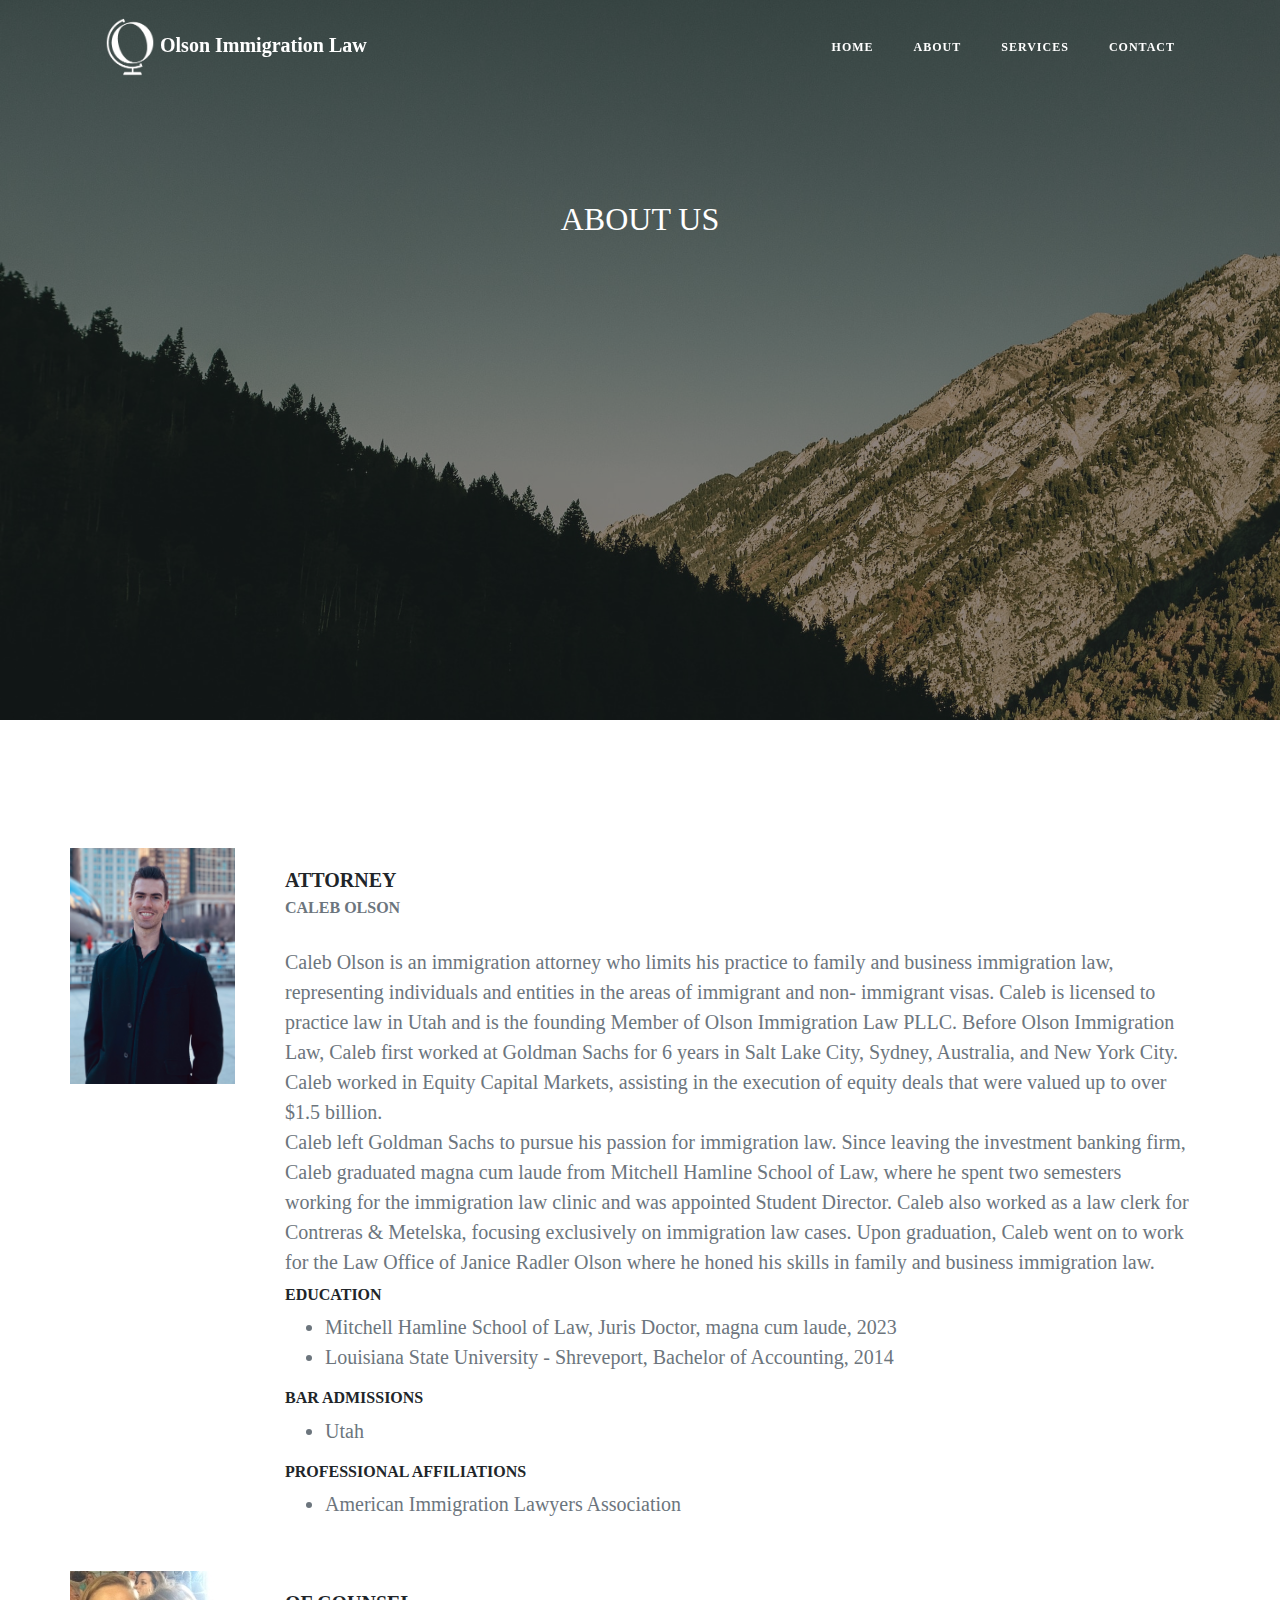
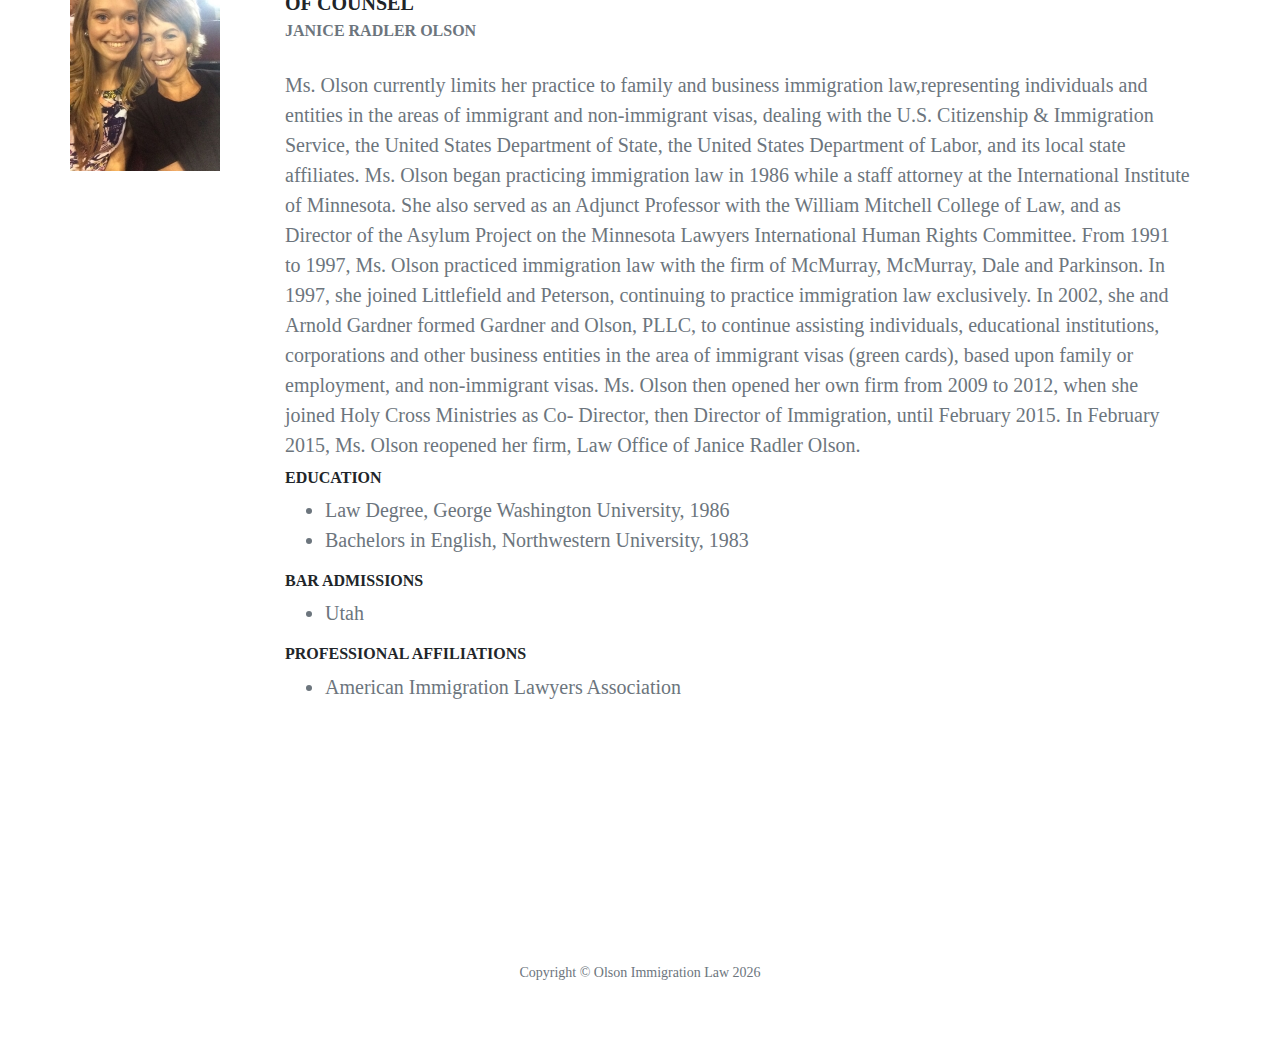
==== commit 5b2cde11: "adjustments" ====
--- a/about.html
+++ b/about.html
@@ -87,55 +87,10 @@
   <section class="page-section">
     <div class="container">
       <div class="row">
-        <!-- <div class="col-lg-6 mx-auto text-center">
-          <img src="img/Janice_Olson_Girl_Thumb.jpg" title="Picture of Janice" />
-          <h3 class="h4 mb-2">BIOGRAPHY</h3>
-          <p class="text-muted mb-0 text-left">Ms. Olson currently limits her practice to family and business
-            immigration
-            law,representing individuals and entities in the areas of immigrant and non-immigrant visas, dealing with
-            the
-            U.S. Citizenship & Immigration Service, the United States Department of State, the United States Department of Labor, and its local state
-            affiliates. Ms. Olson began practicing immigration law in 1986 while a staff attorney at the International
-            Institute of Minnesota. She also served as an Adjunct Professor with the William Mitchell College of Law,
-            and
-            as Director of the Asylum Project on the Minnesota Lawyers International Human Rights Committee. From 1991
-            to
-            1997, Ms. Olson practiced immigration law with the firm of McMurray, McMurray, Dale and Parkinson. In 1997,
-            she joined Littlefield and Peterson, continuing to practice immigration law exclusively. In 2002, she and
-            Arnold Gardner formed Gardner and Olson, PLLC, to continue assisting individuals, educational institutions,
-            corporations and other business entities in the area of immigrant visas (green cards), based upon family or
-            employment, and non-immigrant visas. Ms. Olson then opened her own firm from 2009 to 2012, when she joined
-            Holy Cross Ministries as Co- Director, then Director of Immigration, until February 2015. In February 2015,
-            Ms. Olson reopened her firm, Law Office of Janice Radler Olson.</p>
-        </div> -->
-        <!-- <div class="col-lg-6 mx-auto text-center">
-          <img src="img/Janice_Olson_Girl_Thumb.jpg" title="Picture of Janice" />
-          <h3 class="h4 mb-2">BIOGRAPHY</h3>
-          <p class="text-muted mb-0 text-left">Ms. Olson currently limits her practice to family and business
-            immigration
-            law,representing individuals and entities in the areas of immigrant and non-immigrant visas, dealing with
-            the
-            U.S. Citizenship & Immigration Service, the United States Department of State, the United States Department of Labor, and its local state
-            affiliates. Ms. Olson began practicing immigration law in 1986 while a staff attorney at the International
-            Institute of Minnesota. She also served as an Adjunct Professor with the William Mitchell College of Law,
-            and
-            as Director of the Asylum Project on the Minnesota Lawyers International Human Rights Committee. From 1991
-            to
-            1997, Ms. Olson practiced immigration law with the firm of McMurray, McMurray, Dale and Parkinson. In 1997,
-            she joined Littlefield and Peterson, continuing to practice immigration law exclusively. In 2002, she and
-            Arnold Gardner formed Gardner and Olson, PLLC, to continue assisting individuals, educational institutions,
-            corporations and other business entities in the area of immigrant visas (green cards), based upon family or
-            employment, and non-immigrant visas. Ms. Olson then opened her own firm from 2009 to 2012, when she joined
-            Holy Cross Ministries as Co- Director, then Director of Immigration, until February 2015. In February 2015,
-            Ms. Olson reopened her firm, Law Office of Janice Radler Olson.</p>
-        </div> -->
-        
-        
-        
         <div class="card mb-3 border-0">
           <div class="row g-0">
             <div class="col-md-2">
-              <img src="img/Caleb.jpg" class="img-fluid rounded-start" alt="...">
+              <img src="img/caleb.jpeg" class="img-fluid rounded-start" alt="...">
             </div>
             <div class="col-md-10">
               <div class="card-body">
@@ -182,7 +137,7 @@
             </div>
             <div class="col-md-10">
               <div class="card-body">
-                <h5 class="card-title text-uppercase">Attorney</h5>
+                <h5 class="card-title text-uppercase">Of Counsel</h5>
                 <h6 class="card-subtitle mb-2 text-muted text-uppercase">Janice Radler Olson</h6>
                 <p class="text-muted mb-0">Ms. Olson currently limits her practice to family and business
                   immigration law,representing individuals and entities in the areas of immigrant and non-immigrant visas, dealing with the U.S. Citizenship & Immigration Service, the United States Department of State, the United States Department of Labor, and its local state affiliates. Ms. Olson began practicing immigration law in 1986 while a staff attorney at the International Institute of Minnesota. She also served as an Adjunct Professor with the William Mitchell College of Law, and as Director of the Asylum Project on the Minnesota Lawyers International Human Rights Committee. From 1991 to 1997, Ms. Olson practiced immigration law with the firm of McMurray, McMurray, Dale and Parkinson. In 1997, she joined Littlefield and Peterson, continuing to practice immigration law exclusively. In 2002, she and Arnold Gardner formed Gardner and Olson, PLLC, to continue assisting individuals, educational institutions,
@@ -196,20 +151,19 @@
                       Bachelors in English, Northwestern University, 1983
                     </ul>
                   </ul>
-                  <!-- <h6 class="mb-2 mt-2 text-uppercase">Bar Admissions</h6>
+                  <h6 class="mb-2 mt-2 text-uppercase">Bar Admissions</h6>
                   <ul>
                     <li class="text-muted mb-0">Utah</li>
                   </ul>
                   <h6 class="mb-2 mt-2 text-uppercase">Professional Affiliations</h6>
                   <ul>
                     <li class="text-muted mb-0">American Immigration Lawyers Association</li>
-                  </ul> -->
+                  </ul>
               </div>
             </div>
           </div>
         </div>
         
-
       </div>
     </div>
   </section>
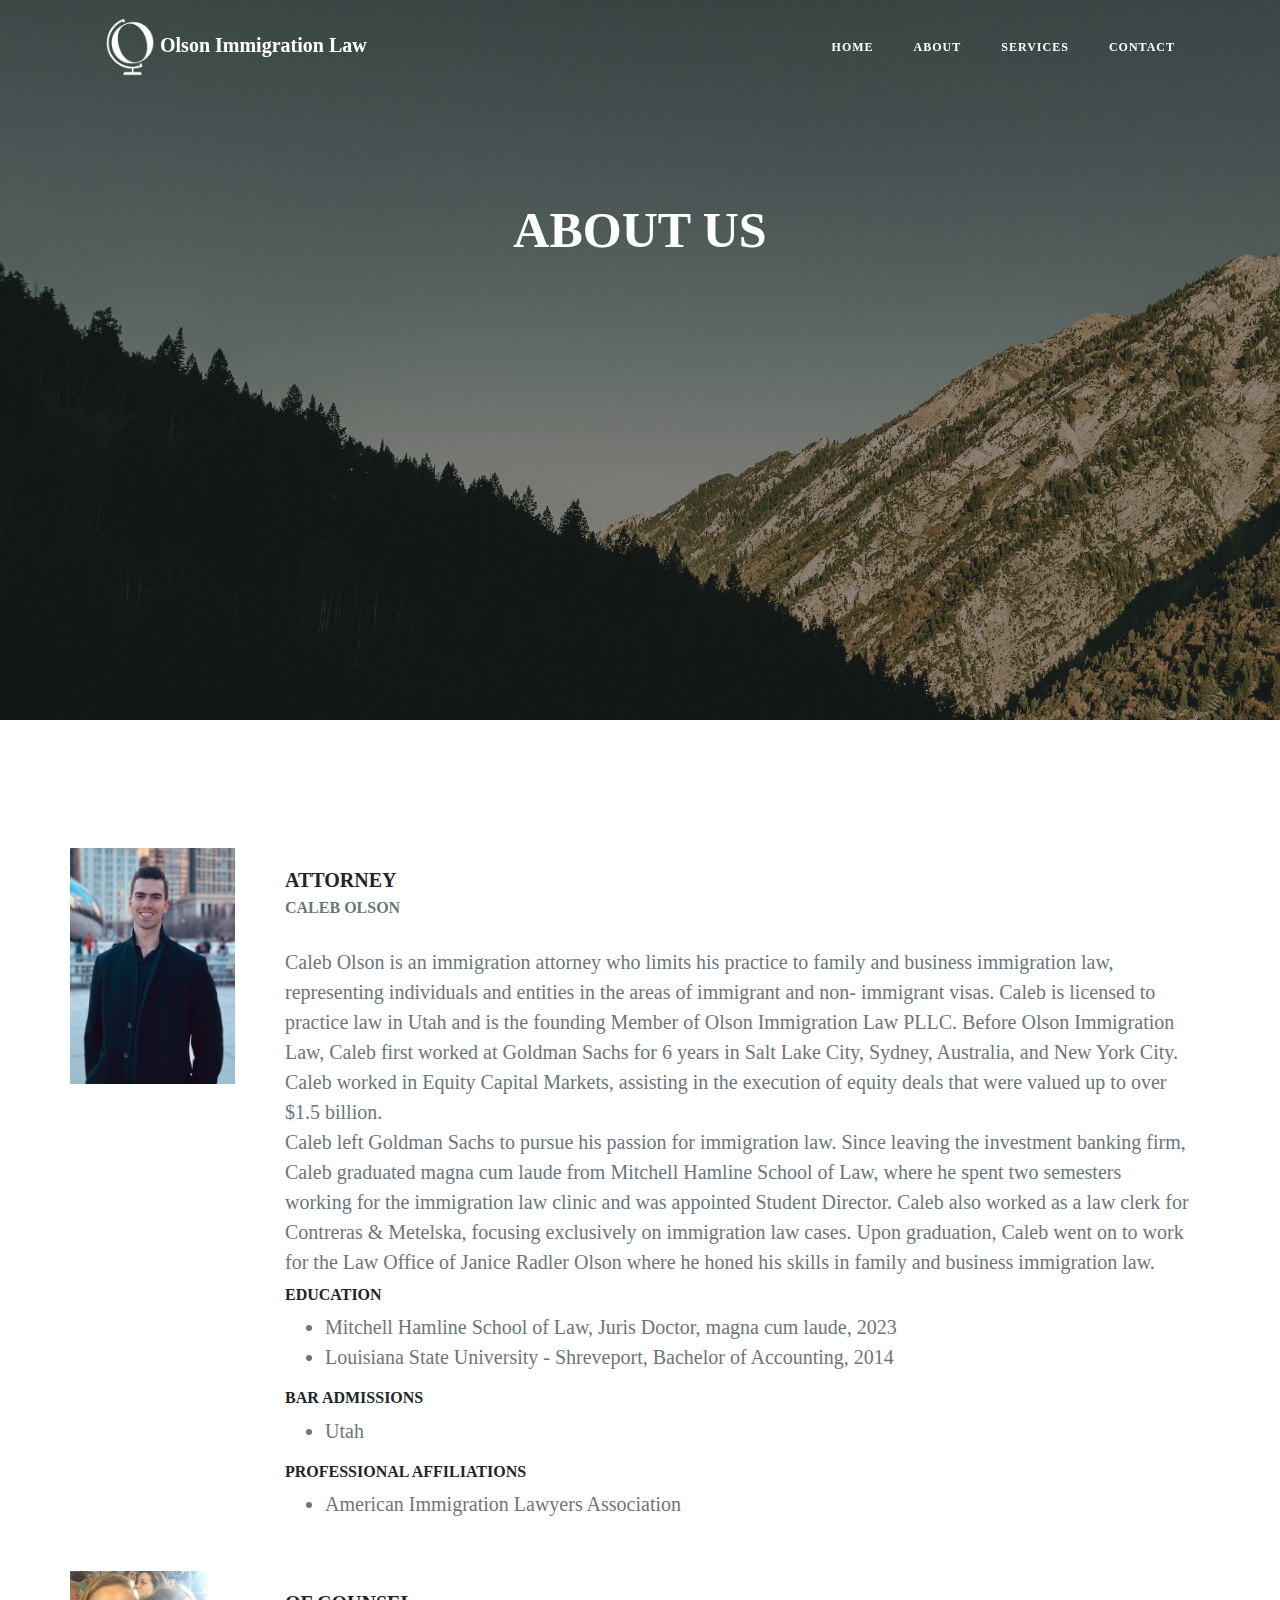
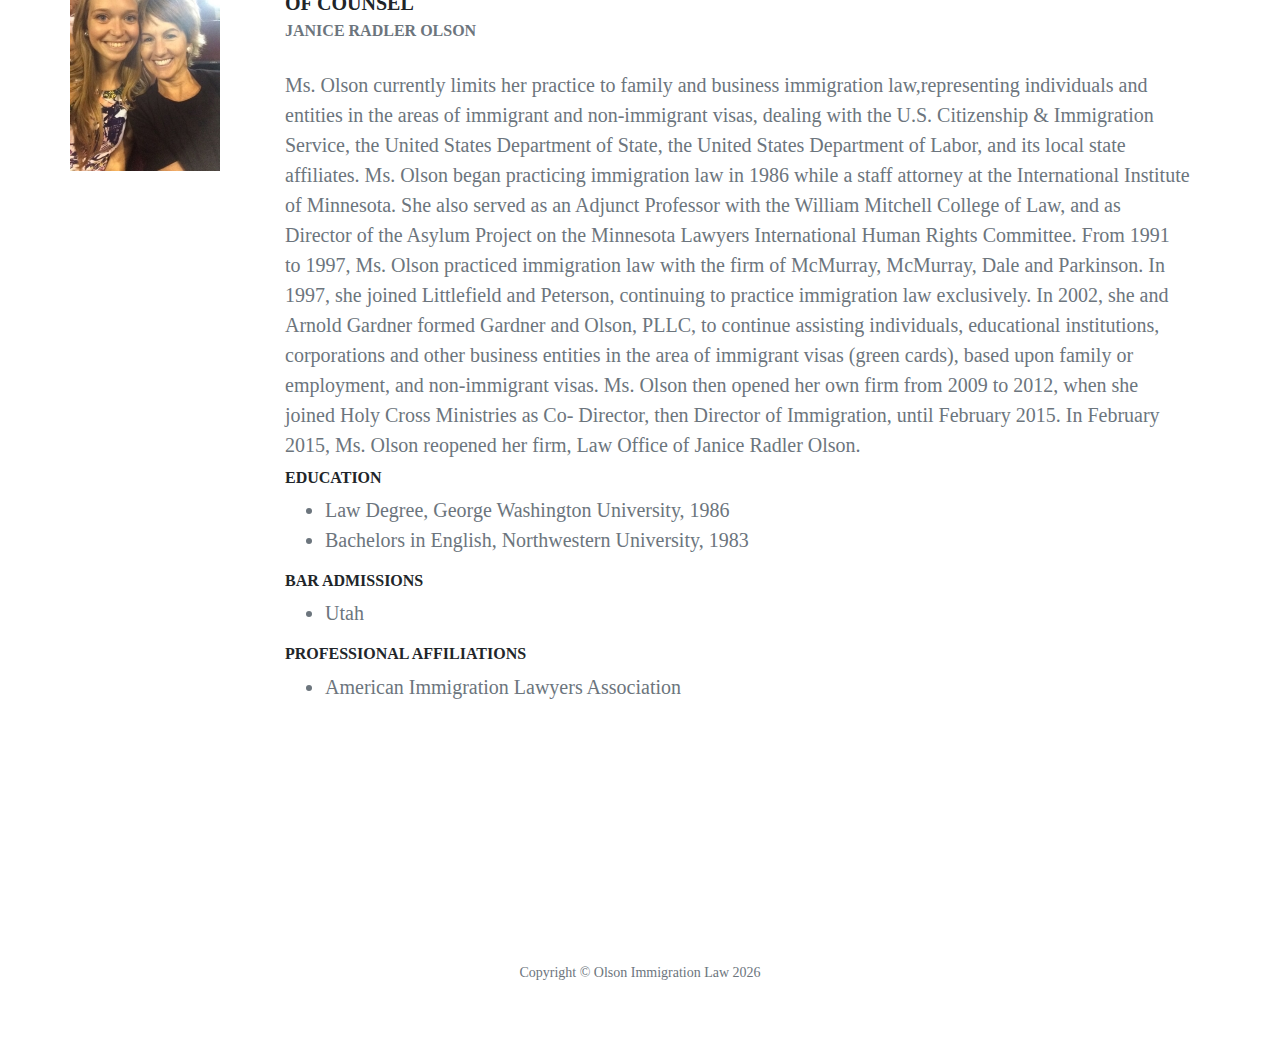
==== commit 8ca7157b: "Updated" ====
--- a/about.html
+++ b/about.html
@@ -76,7 +76,7 @@
       <div class="row">
         <div class="col-lg-8 col-md-10 mx-auto">
           <div class="page-heading">
-            <h2 class="h2 text-uppercase">About Us</h2>
+            <h1 class="text-uppercase">About Us</h1>
           </div>
         </div>
       </div>
--- a/css/clean-blog.css
+++ b/css/clean-blog.css
@@ -248,12 +248,25 @@
   margin: 10px 0 0;
   font-family: 'Times New Roman', serif;
 }
+header.masthead .site-heading h1 {
+  font-size: 2.5em;
+  line-height: 1.5em;
+  letter-spacing: 1px;
+  margin: 20px auto;
+}
+header.masthead .site-heading a {
+  border: 2px solid white;
+  color: white;
+  padding: 5px;
+  font-size: 1.2em;
+}
 
 @media only screen and (min-width: 768px) {
   header.masthead .page-heading h1,
   header.masthead .site-heading h1 {
-    font-size: 80px;
-  }
+    font-size: 2.5em;
+  }
+
 }
 
 header.masthead .post-heading h1 {
